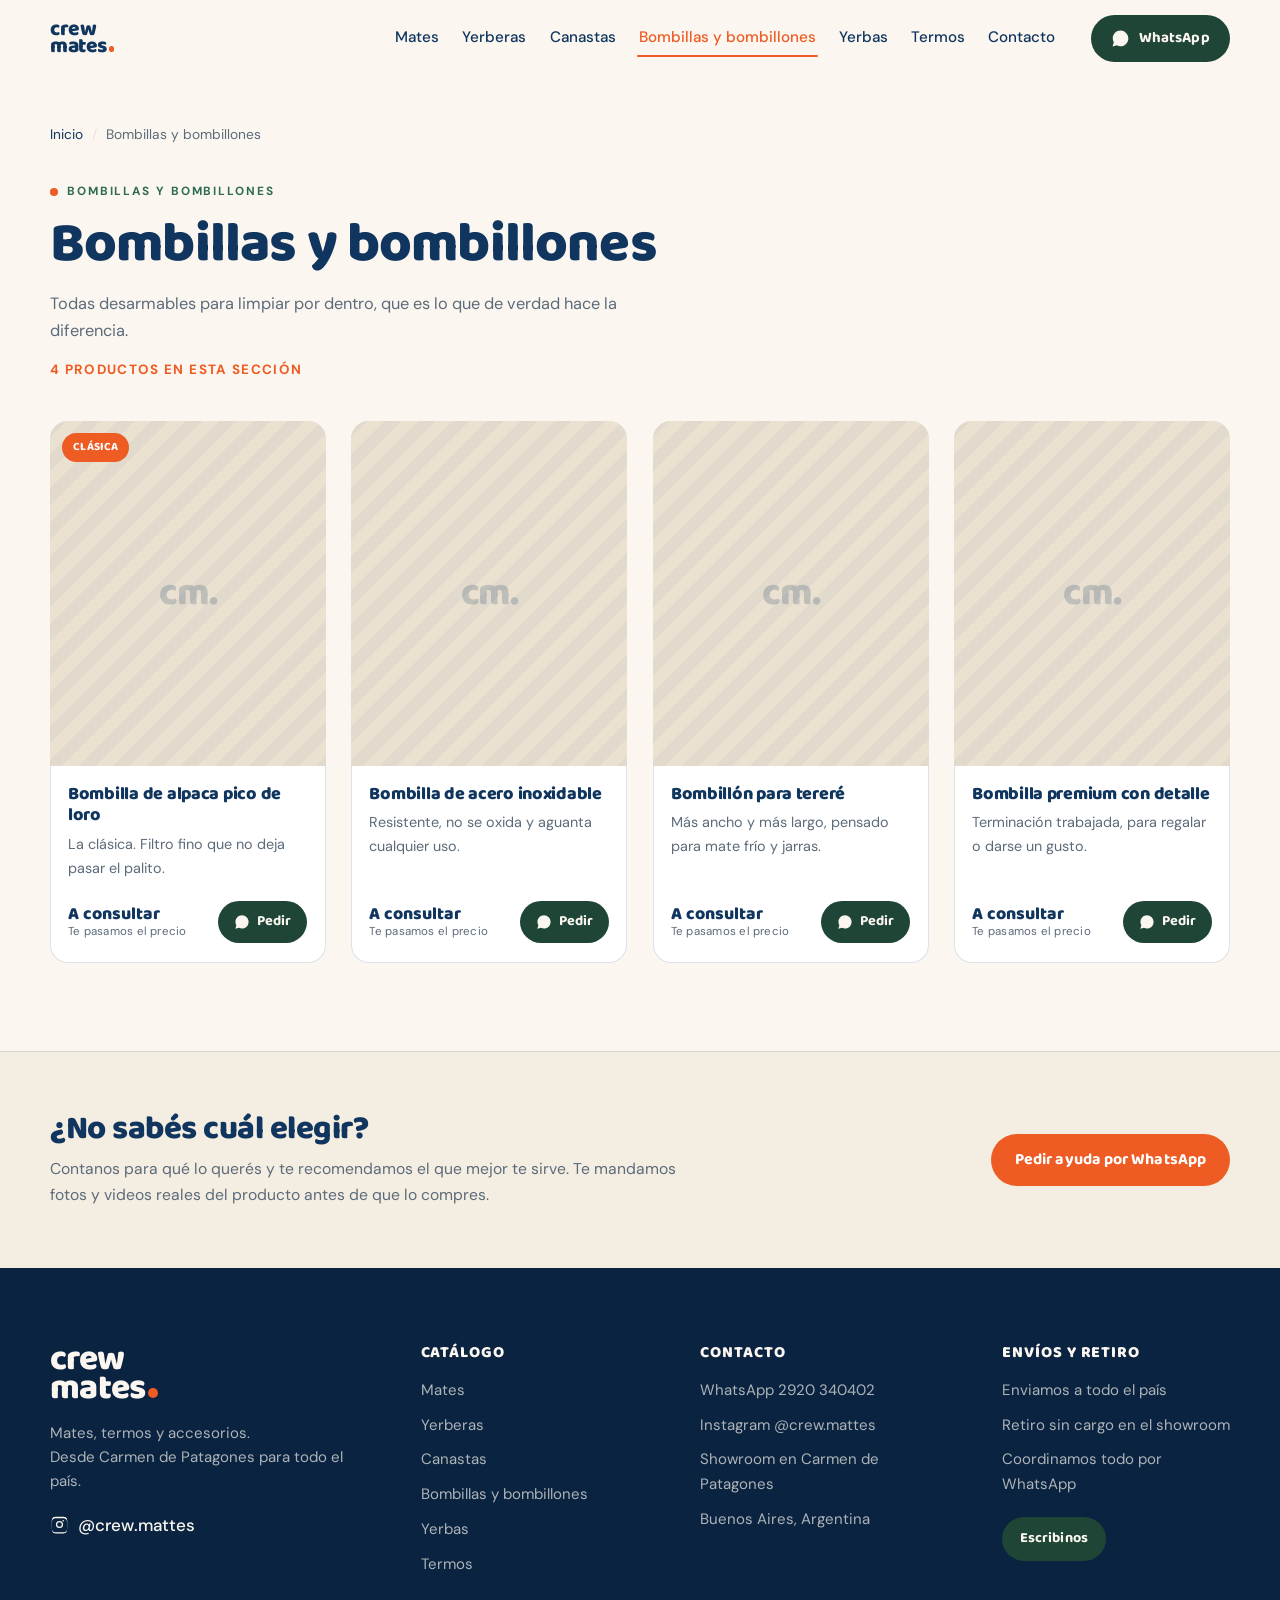
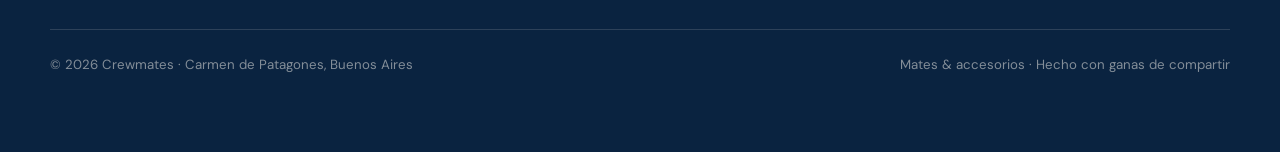
==== bombillas.html @ 1aeb8dff "Separar el catálogo en una página por sección y corregir datos del negocio Con casi 60 productos, te" ====
<!doctype html>
<html lang="es-AR">
<head>
<meta charset="utf-8">
<meta name="viewport" content="width=device-width, initial-scale=1">
<title>Bombillas y bombillones | Crewmates</title>
<meta name="description" content="Todas desarmables para limpiar por dentro, que es lo que de verdad hace la diferencia. Envíos a todo el país y showroom en Carmen de Patagones, Buenos Aires.">
<meta name="theme-color" content="#10365F">

<meta property="og:type" content="website">
<meta property="og:title" content="Bombillas y bombillones | Crewmates">
<meta property="og:description" content="Todas desarmables para limpiar por dentro, que es lo que de verdad hace la diferencia. Envíos a todo el país y showroom en Carmen de Patagones, Buenos Aires.">
<meta property="og:locale" content="es_AR">
<meta property="og:image" content="assets/img/og.jpg">

<link rel="icon" href="data:image/svg+xml,<svg xmlns='http://www.w3.org/2000/svg' viewBox='0 0 64 64'><rect width='64' height='64' rx='14' fill='%2310365F'/><text x='50%25' y='58%25' font-family='Verdana,sans-serif' font-size='30' font-weight='700' fill='%23FBF7F0' text-anchor='middle'>cm</text><circle cx='50' cy='42' r='6' fill='%23EE5B23'/></svg>">

<link rel="preconnect" href="https://fonts.googleapis.com">
<link rel="preconnect" href="https://fonts.gstatic.com" crossorigin>
<link href="https://fonts.googleapis.com/css2?family=Baloo+2:wght@500;600;700;800&family=DM+Sans:opsz,wght@9..40,400;9..40,500;9..40,700&display=swap" rel="stylesheet">

<link rel="stylesheet" href="assets/css/styles.css">
</head>
<body data-pagina="bombillas">

<a class="skip-link" href="#productos">Ir a los productos</a>

<div data-header></div>

<main id="productos" data-catalogo></main>

<div data-footer></div>

<script src="assets/js/products.js"></script>
<script src="assets/js/site.js"></script>
</body>
</html>
---- assets/css/styles.css ----
/* =========================================================
   Crewmates — hoja de estilos principal
   Paleta: blanco crema · azul marino · naranja · verde oscuro
   ========================================================= */

:root{
  /* Colores de marca */
  --cream:        #FBF7F0;
  --cream-2:      #F4EDE1;
  --cream-3:      #EBE1D1;
  --navy:         #10365F;
  --navy-deep:    #0A2340;
  --navy-soft:    #2B5581;
  --orange:       #EE5B23;
  --orange-soft:  #F58A57;
  --green:        #1E4536;
  --green-soft:   #2F6B53;
  --ink:          #14202C;
  --muted:        #5C6B7A;
  --line:         rgba(16, 54, 95, .14);

  /* Tipografía */
  --font-display: "Baloo 2", "Trebuchet MS", system-ui, sans-serif;
  --font-body:    "DM Sans", system-ui, -apple-system, "Segoe UI", sans-serif;

  /* Layout */
  --wrap: 1180px;
  --gutter: clamp(20px, 4vw, 48px);
  --radius: 18px;
  --radius-lg: 28px;
  --header-h: 76px;

  --shadow-sm: 0 2px 6px rgba(10, 35, 64, .06);
  --shadow-md: 0 14px 34px -18px rgba(10, 35, 64, .38);
  --shadow-lg: 0 34px 70px -34px rgba(10, 35, 64, .5);
}

*,*::before,*::after{ box-sizing:border-box; }

html{ scroll-behavior:smooth; -webkit-text-size-adjust:100%; }
@media (prefers-reduced-motion: reduce){ html{ scroll-behavior:auto; } }

body{
  margin:0;
  background:var(--cream);
  color:var(--ink);
  font-family:var(--font-body);
  font-size:clamp(15.5px, .4vw + 15px, 17px);
  line-height:1.65;
  -webkit-font-smoothing:antialiased;
}

img{ max-width:100%; display:block; }
a{ color:inherit; text-decoration:none; }
ul,ol{ margin:0; padding:0; list-style:none; }
button{ font:inherit; color:inherit; background:none; border:0; cursor:pointer; }

h1,h2,h3,h4{
  font-family:var(--font-display);
  font-weight:800;
  line-height:1.06;
  letter-spacing:-.015em;
  margin:0;
  color:var(--navy);
}

::selection{ background:var(--orange); color:#fff; }

:focus-visible{
  outline:3px solid var(--orange);
  outline-offset:3px;
  border-radius:6px;
}

.wrap{
  width:min(100% - (var(--gutter) * 2), var(--wrap));
  margin-inline:auto;
}

.skip-link{
  position:absolute; left:-9999px; top:0; z-index:200;
  background:var(--navy); color:var(--cream);
  padding:12px 18px; border-radius:0 0 12px 0;
}
.skip-link:focus{ left:0; }

/* ============================ TIPOGRAFÍA DE SECCIÓN ============================ */

.eyebrow{
  display:inline-flex; align-items:center; gap:9px;
  margin:0 0 14px;
  font-size:.74rem; font-weight:700;
  letter-spacing:.16em; text-transform:uppercase;
  color:var(--green-soft);
}
.eyebrow__dot{
  width:8px; height:8px; border-radius:50%;
  background:var(--orange);
  flex:none;
}
.eyebrow--light{ color:rgba(251,247,240,.72); }

.sec-title{
  font-size:clamp(2rem, 4.2vw, 3.1rem);
  text-wrap:balance;
}
.sec-title--light{ color:var(--cream); }

.sec-lead{
  max-width:56ch;
  margin:16px 0 0;
  color:var(--muted);
  font-size:1.02rem;
}

.sec-head{ margin-bottom:clamp(28px, 4vw, 44px); }
.sec-head--center{ text-align:center; }
.sec-head--center .eyebrow{ justify-content:center; }
.sec-head--center .sec-lead{ margin-inline:auto; }

/* ============================ BOTONES ============================ */

.btn{
  --btn-bg: var(--navy);
  --btn-fg: var(--cream);
  display:inline-flex; align-items:center; justify-content:center; gap:9px;
  padding:13px 24px;
  border-radius:999px;
  background:var(--btn-bg); color:var(--btn-fg);
  font-family:var(--font-display);
  font-weight:700; font-size:1rem; letter-spacing:.005em;
  cursor:pointer;
  transition:transform .18s ease, box-shadow .18s ease, background-color .18s ease, color .18s ease;
  will-change:transform;
}
.btn:hover{ transform:translateY(-2px); box-shadow:var(--shadow-md); }
.btn:active{ transform:translateY(0); }

.btn--primary{ --btn-bg:var(--navy); --btn-fg:var(--cream); }
.btn--orange{ --btn-bg:var(--orange); --btn-fg:#fff; }
.btn--wa{ --btn-bg:var(--green); --btn-fg:var(--cream); }
.btn--ghost{
  --btn-bg:transparent; --btn-fg:var(--navy);
  box-shadow:inset 0 0 0 2px var(--line);
}
.btn--ghost:hover{ --btn-bg:rgba(16,54,95,.06); box-shadow:inset 0 0 0 2px var(--navy); }
.btn--link{
  --btn-bg:transparent; --btn-fg:var(--navy);
  padding-inline:4px;
  text-decoration:underline; text-underline-offset:5px;
  text-decoration-color:var(--orange); text-decoration-thickness:2px;
}
.btn--link:hover{ box-shadow:none; }

.btn--sm{ padding:10px 18px; font-size:.92rem; }

.ico{ width:19px; height:19px; fill:currentColor; flex:none; }

/* ============================ HEADER ============================ */

.header{
  position:sticky; top:0; z-index:60;
  background:rgba(251,247,240,.9);
  backdrop-filter:saturate(1.4) blur(12px);
  border-bottom:1px solid transparent;
  transition:border-color .25s ease, box-shadow .25s ease, background-color .25s ease;
}
.header.is-stuck{
  border-bottom-color:var(--line);
  box-shadow:0 8px 24px -22px rgba(10,35,64,.6);
}

.header__inner{
  height:var(--header-h);
  display:flex; align-items:center; gap:clamp(16px, 3vw, 34px);
}

/* Marca — usa el logo si existe, si no muestra el wordmark en CSS */
.brand{ display:flex; align-items:center; flex:none; }
.brand__logo{ height:42px; width:auto; object-fit:contain; }
.brand__mark{ display:none; }
.brand.is-fallback .brand__logo{ display:none; }
.brand.is-fallback .brand__mark{ display:block; }

.brand__mark{
  font-family:var(--font-display);
  font-weight:800;
  line-height:.82;
  font-size:1.32rem;
  letter-spacing:-.02em;
  color:var(--navy);
  text-transform:lowercase;
}
.brand__line{ display:block; position:relative; }
.brand__dot{
  display:inline-block;
  width:.28em; height:.28em;
  margin-left:.08em;
  border-radius:50%;
  background:var(--orange);
  vertical-align:baseline;
}
/* En el footer el wordmark se muestra siempre */
.footer__brand .brand__mark{ display:block; }
.brand__mark--light{ color:var(--cream); font-size:2.2rem; }

.nav{ margin-left:auto; }
.nav__list{ display:flex; align-items:center; gap:clamp(10px, 1.5vw, 22px); }
.nav__item{ position:relative; }
.nav__list a{
  position:relative;
  display:block;
  font-size:.95rem; font-weight:500;
  color:var(--navy);
  padding:6px 2px;
  transition:color .18s ease;
}
.nav__list > .nav__item > a::after{
  content:""; position:absolute; left:0; right:0; bottom:0;
  height:2px; border-radius:2px;
  background:var(--orange);
  transform:scaleX(0); transform-origin:left;
  transition:transform .22s ease;
}
.nav__list > .nav__item > a:hover::after,
.nav__list > .nav__item > a.is-current::after{ transform:scaleX(1); }
.nav__list > .nav__item > a.is-current{ color:var(--orange); }

/* Desplegable de subsecciones */
.drop{
  position:absolute; top:100%; left:-14px;
  min-width:230px;
  padding:8px;
  margin-top:10px;
  border-radius:16px;
  background:var(--cream);
  box-shadow:inset 0 0 0 1px var(--line), var(--shadow-lg);
  opacity:0; visibility:hidden;
  transform:translateY(-6px);
  transition:opacity .18s ease, transform .18s ease, visibility .18s;
}
.nav__item--sub::after{
  content:""; position:absolute; left:0; right:0; top:100%;
  height:14px; /* puente para que no se cierre al bajar el mouse */
}
.nav__item--sub:hover .drop,
.nav__item--sub:focus-within .drop{
  opacity:1; visibility:visible; transform:none;
}
.drop a{
  padding:9px 14px;
  border-radius:10px;
  font-size:.92rem;
  transition:background-color .16s ease, color .16s ease;
}
.drop a::after{ display:none; }
.drop a:hover{ background:var(--navy); color:var(--cream); }
.drop a.is-current{ color:var(--orange); font-weight:700; }
.drop li:first-child a{
  color:var(--muted);
  font-size:.84rem;
}
.drop li:first-child{
  padding-bottom:6px;
  margin-bottom:4px;
  border-bottom:1px solid var(--line);
}

.header__cta{ flex:none; padding:11px 20px; font-size:.94rem; }

.burger{
  display:none;
  width:44px; height:44px;
  border-radius:12px;
  padding:11px 10px;
  flex-direction:column; justify-content:space-between;
  box-shadow:inset 0 0 0 1.5px var(--line);
}
.burger span{
  display:block; height:2px; border-radius:2px;
  background:var(--navy);
  transition:transform .25s ease, opacity .2s ease;
}
.burger[aria-expanded="true"] span:nth-child(1){ transform:translateY(9px) rotate(45deg); }
.burger[aria-expanded="true"] span:nth-child(2){ opacity:0; }
.burger[aria-expanded="true"] span:nth-child(3){ transform:translateY(-9px) rotate(-45deg); }

/* ============================ HERO ============================ */

.hero{
  position:relative;
  padding:clamp(48px, 7vw, 92px) 0 clamp(56px, 8vw, 104px);
  overflow:hidden;
}
.hero::before{
  content:"";
  position:absolute; inset:0;
  background:
    radial-gradient(900px 520px at 88% -8%, rgba(30,69,54,.10), transparent 62%),
    radial-gradient(720px 460px at 4% 108%, rgba(238,91,35,.10), transparent 60%);
  pointer-events:none;
}

.hero__inner{
  position:relative;
  display:grid;
  grid-template-columns:1.05fr .95fr;
  gap:clamp(32px, 5vw, 72px);
  align-items:center;
}

.hero__title{
  font-size:clamp(2.5rem, 5.4vw, 3.9rem);
  letter-spacing:-.03em;
  text-wrap:balance;
}
.hero__title em{
  font-style:normal;
  color:var(--orange);
  position:relative;
  white-space:nowrap;
}
.hero__title em::after{
  content:"";
  position:absolute; left:2%; right:2%; bottom:.02em;
  height:.11em;
  background:rgba(238,91,35,.24);
  border-radius:99px;
  z-index:-1;
}

.hero__text{
  max-width:50ch;
  margin:22px 0 0;
  color:var(--muted);
  font-size:1.06rem;
}

.hero__actions{
  display:flex; flex-wrap:wrap; gap:12px;
  margin-top:30px;
}

.hero__facts{
  display:flex; flex-wrap:wrap; gap:10px 26px;
  margin-top:36px;
  padding-top:26px;
  border-top:1px solid var(--line);
  font-size:.94rem;
  color:var(--muted);
}
.hero__facts strong{ color:var(--navy); font-weight:700; }

/* Collage del hero */
.hero__visual{
  position:relative;
  aspect-ratio:1 / 1;
  max-width:520px;
  width:100%;
  margin-inline:auto;
}
.frame{
  margin:0;
  border-radius:var(--radius-lg);
  overflow:hidden;
  background:var(--cream-2);
  box-shadow:var(--shadow-lg);
}
.frame img{ width:100%; height:100%; object-fit:cover; }
.frame--main{
  position:absolute; inset:0 8% 14% 0;
  border:8px solid var(--cream);
}
.frame--small{
  position:absolute; right:0; bottom:0;
  width:46%; aspect-ratio:4/5;
  border:8px solid var(--cream);
  background:var(--navy);
}

/* Marco vacío: patrón de marca mientras no haya foto */
.frame.is-empty{
  background:
    linear-gradient(135deg, var(--navy) 0%, var(--navy-deep) 100%);
  display:grid; place-items:center;
}
.frame.is-empty img{ display:none; }
.frame.is-empty::after{
  content:"cm.";
  font-family:var(--font-display);
  font-weight:800;
  font-size:clamp(2.4rem, 7vw, 4.4rem);
  color:rgba(251,247,240,.16);
  letter-spacing:-.03em;
}
.frame--small.is-empty::after{ font-size:2rem; }

.hero__stamp{
  position:absolute; left:-5%; bottom:15%;
  width:116px; height:116px;
  padding:10px;
  border-radius:50%;
  display:grid; place-items:center;
  background:var(--orange);
  color:#fff;
  font-family:var(--font-display);
  font-weight:700;
  font-size:.8rem;
  line-height:1.25;
  text-align:center;
  text-transform:lowercase;
  box-shadow:var(--shadow-md);
  transform:rotate(-9deg);
}

/* ============================ TIRA DE BENEFICIOS ============================ */

.strip{
  background:var(--navy);
  color:rgba(251,247,240,.86);
}
.strip__inner{
  display:grid;
  grid-template-columns:repeat(4, 1fr);
  gap:1px;
  background:rgba(251,247,240,.14);
  border-inline:1px solid rgba(251,247,240,.14);
}
.strip__item{
  background:var(--navy);
  padding:22px clamp(14px, 2vw, 26px);
  font-size:.9rem;
  line-height:1.45;
  display:flex; gap:12px; align-items:flex-start;
}
.strip__num{
  font-family:var(--font-display);
  font-weight:800;
  font-size:.82rem;
  color:var(--orange-soft);
  flex:none;
  padding-top:1px;
}

/* ============================ MENÚ DE CATEGORÍAS ============================ */

.menu{ padding:clamp(64px, 8vw, 108px) 0 clamp(40px, 5vw, 64px); }

.menu__grid{
  display:grid;
  grid-template-columns:repeat(3, 1fr);
  gap:14px;
}

.cat{
  position:relative;
  display:flex; align-items:flex-start; gap:16px;
  padding:24px 24px;
  border-radius:var(--radius);
  background:#fff;
  box-shadow:inset 0 0 0 1px var(--line), var(--shadow-sm);
  overflow:hidden;
  transition:transform .2s ease, box-shadow .2s ease, background-color .2s ease;
}
.cat::before{
  content:"";
  position:absolute; left:0; top:0; bottom:0;
  width:4px;
  background:var(--orange);
  transform:scaleY(0); transform-origin:bottom;
  transition:transform .24s ease;
}
.cat:hover{
  transform:translateY(-3px);
  box-shadow:inset 0 0 0 1px transparent, var(--shadow-md);
  background:var(--navy);
}
.cat:hover::before{ transform:scaleY(1); }
.cat:hover .cat__name,
.cat:hover .cat__arrow{ color:var(--cream); }
.cat:hover .cat__desc{ color:rgba(251,247,240,.7); }
.cat:hover .cat__idx{ color:var(--orange-soft); }

.cat__idx{
  font-family:var(--font-display);
  font-weight:800; font-size:.86rem;
  color:var(--orange);
  flex:none;
  padding-top:5px;
  transition:color .2s ease;
}
.cat__body{ display:block; flex:1 1 auto; min-width:0; }
.cat__name{
  display:block;
  font-family:var(--font-display);
  font-weight:700; font-size:1.22rem;
  color:var(--navy);
  line-height:1.2;
  transition:color .2s ease;
}
.cat__desc{
  display:block;
  margin-top:3px;
  font-size:.87rem;
  color:var(--muted);
  transition:color .2s ease;
}
.cat__meta{
  display:block;
  margin-top:10px;
  font-size:.76rem; font-weight:700;
  letter-spacing:.08em; text-transform:uppercase;
  color:var(--muted);
  transition:color .2s ease;
}
.cat:hover .cat__meta{ color:rgba(251,247,240,.6); }

.cat__arrow{
  font-size:1.15rem;
  color:var(--navy);
  flex:none;
  align-self:center;
  transition:color .2s ease, transform .2s ease;
}
.cat:hover .cat__arrow{ transform:translateX(4px); }

/* ============================ SECCIONES DE PRODUCTO ============================ */

.sec{
  padding:clamp(58px, 7vw, 96px) 0;
  scroll-margin-top:calc(var(--header-h) + 8px);
}
.sec--alt{ background:var(--cream-2); }

.sec-head--row{
  display:flex; flex-wrap:wrap; align-items:flex-end; justify-content:space-between;
  gap:20px;
  margin-bottom:26px;
}

/* ============================ PÁGINA DE SECCIÓN ============================ */

.pagina{
  padding:clamp(30px, 4vw, 46px) 0 clamp(58px, 7vw, 88px);
}

/* Migas de pan */
.migas{
  display:flex; flex-wrap:wrap; align-items:center; gap:9px;
  margin-bottom:clamp(20px, 3vw, 30px);
  font-size:.86rem;
  color:var(--muted);
}
.migas a{
  color:var(--navy);
  text-decoration:underline;
  text-underline-offset:4px;
  text-decoration-color:transparent;
  transition:text-decoration-color .18s ease, color .18s ease;
}
.migas a:hover{ color:var(--orange); text-decoration-color:var(--orange); }
.migas span[aria-hidden]{ color:var(--cream-3); }
.migas [aria-current]{ color:var(--muted); }

.pagina__head{ margin-bottom:clamp(26px, 3.5vw, 40px); }
.pagina__head .sec-title{ font-size:clamp(2.3rem, 5vw, 3.5rem); }
.pagina__conteo{
  margin:14px 0 0;
  font-size:.84rem; font-weight:700;
  letter-spacing:.1em; text-transform:uppercase;
  color:var(--orange);
}

.pagina__sub{
  margin:clamp(38px, 5vw, 58px) 0 22px;
  padding-top:26px;
  border-top:1px solid var(--line);
  font-size:clamp(1.3rem, 2.4vw, 1.7rem);
}

/* Tarjetas hacia cada subsección */
.subs{
  display:grid;
  grid-template-columns:repeat(auto-fit, minmax(230px, 1fr));
  gap:14px;
  margin-bottom:8px;
}
.subcard{
  position:relative;
  display:flex; flex-direction:column; gap:5px;
  padding:26px 24px 22px;
  border-radius:var(--radius);
  background:var(--navy);
  color:var(--cream);
  overflow:hidden;
  transition:transform .2s ease, box-shadow .2s ease, background-color .2s ease;
}
.subcard::after{
  content:"";
  position:absolute; right:-40px; top:-40px;
  width:120px; height:120px;
  border-radius:50%;
  background:rgba(238,91,35,.16);
  transition:transform .3s ease;
}
.subcard:hover{ transform:translateY(-3px); box-shadow:var(--shadow-md); background:var(--navy-deep); }
.subcard:hover::after{ transform:scale(1.35); }
.subcard__name{
  position:relative; z-index:1;
  font-family:var(--font-display);
  font-weight:700; font-size:1.32rem;
  line-height:1.15;
}
.subcard__desc{
  position:relative; z-index:1;
  font-size:.9rem;
  color:rgba(251,247,240,.72);
}
.subcard__meta{
  position:relative; z-index:1;
  display:flex; align-items:center; justify-content:space-between; gap:10px;
  margin-top:14px;
  font-size:.78rem; font-weight:700;
  letter-spacing:.1em; text-transform:uppercase;
  color:var(--orange-soft);
}
.subcard__meta i{ font-style:normal; font-size:1.1rem; transition:transform .2s ease; }
.subcard:hover .subcard__meta i{ transform:translateX(4px); }

/* Saltar entre subsecciones hermanas */
.subnav{
  display:flex; flex-wrap:wrap; gap:9px;
  margin-bottom:clamp(24px, 3vw, 34px);
}
.subnav a{
  padding:9px 18px;
  border-radius:999px;
  font-family:var(--font-display);
  font-weight:600; font-size:.95rem;
  color:var(--navy);
  box-shadow:inset 0 0 0 1.5px var(--line);
  transition:background-color .18s ease, color .18s ease, box-shadow .18s ease;
}
.subnav a:hover{ background:rgba(16,54,95,.06); }
.subnav a.is-current{
  background:var(--navy);
  color:var(--cream);
  box-shadow:inset 0 0 0 1.5px var(--navy);
}

/* Franja de ayuda al final de cada sección */
.ayuda{
  background:var(--cream-2);
  padding:clamp(40px, 5vw, 60px) 0;
  border-top:1px solid var(--line);
}
.ayuda__inner{
  display:flex; flex-wrap:wrap; align-items:center; justify-content:space-between;
  gap:22px;
}
.ayuda h2{ font-size:clamp(1.5rem, 3vw, 2.05rem); }
.ayuda p{
  max-width:58ch;
  margin:10px 0 0;
  color:var(--muted);
  font-size:.98rem;
}

/* Grilla de productos */
.grid{
  display:grid;
  grid-template-columns:repeat(auto-fill, minmax(240px, 1fr));
  gap:clamp(16px, 2vw, 26px);
}

.card{
  position:relative;
  display:flex; flex-direction:column;
  background:#fff;
  border-radius:var(--radius);
  overflow:hidden;
  box-shadow:inset 0 0 0 1px var(--line);
  transition:transform .22s ease, box-shadow .22s ease;
}
.card:hover{
  transform:translateY(-4px);
  box-shadow:inset 0 0 0 1px transparent, var(--shadow-md);
}

.card__media{
  position:relative;
  aspect-ratio:4 / 5;
  background:var(--cream-3);
  overflow:hidden;
  cursor:zoom-in;
}
.card__media img{
  width:100%; height:100%;
  object-fit:cover;
  transition:transform .5s cubic-bezier(.2,.7,.3,1);
}
.card:hover .card__media img{ transform:scale(1.045); }

/* Placeholder cuando todavía no hay foto cargada */
.card__media.is-empty{
  background:
    repeating-linear-gradient(135deg, rgba(16,54,95,.045) 0 12px, transparent 12px 24px),
    var(--cream-3);
  display:grid; place-items:center;
  cursor:pointer;
}
.card__media.is-empty img{ display:none; }
.card__media.is-empty::after{
  content:"cm.";
  font-family:var(--font-display);
  font-weight:800; font-size:2.4rem;
  color:rgba(16,54,95,.2);
  letter-spacing:-.03em;
}

.card__tag{
  position:absolute; top:12px; left:12px;
  padding:5px 11px;
  border-radius:999px;
  background:var(--orange);
  color:#fff;
  font-family:var(--font-display);
  font-weight:700; font-size:.72rem;
  letter-spacing:.03em;
  text-transform:uppercase;
  z-index:2;
}
.card__tag--green{ background:var(--green); }
.card__tag--navy{ background:var(--navy); }

.card__body{
  display:flex; flex-direction:column;
  gap:6px;
  padding:18px 18px 20px;
  flex:1 1 auto;
}
.card__sub{
  font-size:.72rem; font-weight:700;
  letter-spacing:.13em; text-transform:uppercase;
  color:var(--green-soft);
}
.card__name{
  font-size:1.12rem;
  line-height:1.22;
}
.card__desc{
  margin:0;
  font-size:.9rem;
  color:var(--muted);
  display:-webkit-box;
  -webkit-line-clamp:2;
  -webkit-box-orient:vertical;
  line-clamp:2;
  overflow:hidden;
}
.card__foot{
  display:flex; align-items:center; justify-content:space-between;
  gap:10px;
  margin-top:auto;
  padding-top:14px;
}
.card__price{
  font-family:var(--font-display);
  font-weight:800; font-size:1.1rem;
  color:var(--navy);
}
.card__price{ line-height:1.2; }
.card__price small{
  display:block;
  font-family:var(--font-body);
  font-weight:400; font-size:.72rem;
  color:var(--muted);
  letter-spacing:.02em;
  white-space:nowrap;
}

.card__wa{
  --btn-bg:var(--green); --btn-fg:var(--cream);
  padding:9px 16px; font-size:.9rem; gap:7px;
  flex:none;
}
.card__wa .ico{ width:16px; height:16px; }

/* Estado vacío de una sección */
.empty{
  grid-column:1 / -1;
  padding:44px 26px;
  border-radius:var(--radius);
  border:2px dashed var(--line);
  text-align:center;
  color:var(--muted);
}
.empty strong{
  display:block;
  font-family:var(--font-display);
  font-size:1.15rem;
  color:var(--navy);
  margin-bottom:6px;
}

/* ============================ CÓMO COMPRAR ============================ */

.steps{
  background:var(--green);
  color:rgba(251,247,240,.82);
  padding:clamp(62px, 8vw, 104px) 0;
  scroll-margin-top:var(--header-h);
}
.steps__list{
  display:grid;
  grid-template-columns:repeat(3, 1fr);
  gap:clamp(18px, 3vw, 34px);
}
.step{
  padding:28px 26px;
  border-radius:var(--radius);
  background:rgba(251,247,240,.06);
  box-shadow:inset 0 0 0 1px rgba(251,247,240,.14);
}
.step__n{
  display:grid; place-items:center;
  width:38px; height:38px;
  border-radius:50%;
  background:var(--orange);
  color:#fff;
  font-family:var(--font-display);
  font-weight:800;
  margin-bottom:16px;
}
.step h3{ color:var(--cream); font-size:1.24rem; margin-bottom:8px; }
.step p{ margin:0; font-size:.94rem; }

.steps__cta{ margin-top:clamp(28px, 4vw, 44px); text-align:center; }

/* ============================ NOSOTROS ============================ */

.about{
  padding:clamp(62px, 8vw, 104px) 0;
  scroll-margin-top:var(--header-h);
}
.about__inner{
  display:grid;
  grid-template-columns:.9fr 1.1fr;
  gap:clamp(28px, 5vw, 64px);
  align-items:center;
}
.about__media{
  margin:0;
  aspect-ratio:4 / 5;
  border-radius:var(--radius-lg);
  overflow:hidden;
  background:var(--navy);
  box-shadow:var(--shadow-lg);
}
.about__media img{ width:100%; height:100%; object-fit:cover; }
.about__media.is-empty{ display:grid; place-items:center; }
.about__media.is-empty img{ display:none; }
.about__media.is-empty::after{
  content:"cm.";
  font-family:var(--font-display);
  font-weight:800; font-size:4rem;
  color:rgba(251,247,240,.16);
}
.about__copy p{ color:var(--muted); }
.about__copy .sec-title{ margin-bottom:16px; }
.about__actions{
  display:flex; flex-wrap:wrap; align-items:center; gap:14px;
  margin-top:26px;
}

/* ============================ FOOTER ============================ */

.footer{
  background:var(--navy-deep);
  color:rgba(251,247,240,.68);
  padding:clamp(52px, 6vw, 78px) 0 76px; /* espacio extra: el botón flotante va abajo */
  scroll-margin-top:var(--header-h);
}
.footer__inner{
  display:grid;
  grid-template-columns:1.4fr 1fr 1.1fr 1fr;
  gap:clamp(26px, 4vw, 52px);
  padding-bottom:42px;
  border-bottom:1px solid rgba(251,247,240,.14);
}
.footer__tag{ margin:18px 0 0; font-size:.94rem; line-height:1.6; }
.footer__social{ margin-top:18px; }
.footer__social a{
  display:inline-flex; align-items:center; gap:9px;
  color:var(--cream);
  font-weight:500;
  transition:color .18s ease;
}
.footer__social a:hover{ color:var(--orange-soft); }

.footer__col h2{
  color:var(--cream);
  font-size:1rem;
  letter-spacing:.06em;
  text-transform:uppercase;
  margin-bottom:16px;
}
.footer__col li{ margin-bottom:10px; font-size:.94rem; }
.footer__col a{
  cursor:pointer;
  transition:color .18s ease, padding-left .18s ease;
}
.footer__col a:hover{ color:var(--orange-soft); }
.footer__wa{ margin-top:10px; padding:10px 18px; font-size:.9rem; }

.footer__bottom{
  display:flex; flex-wrap:wrap; justify-content:space-between; gap:8px;
  padding-top:24px;
  font-size:.83rem;
  color:rgba(251,247,240,.5);
}
.footer__bottom p{ margin:0; }

/* ============================ BOTÓN FLOTANTE ============================ */

.fab{
  position:fixed; right:20px; bottom:20px; z-index:70;
  display:inline-flex; align-items:center; gap:10px;
  padding:14px 20px 14px 16px;
  border-radius:999px;
  background:var(--green);
  color:var(--cream);
  font-family:var(--font-display);
  font-weight:700;
  box-shadow:var(--shadow-lg);
  cursor:pointer;
  opacity:0; transform:translateY(14px); pointer-events:none;
  transition:opacity .3s ease, transform .3s ease, background-color .2s ease;
}
.fab.is-visible{ opacity:1; transform:none; pointer-events:auto; }
.fab:hover{ background:var(--green-soft); }
.fab svg{ width:24px; height:24px; fill:currentColor; }

/* ============================ MODAL / FICHA ============================ */

.modal{
  position:fixed; inset:0; z-index:120;
  display:grid; place-items:center;
  padding:20px;
}
.modal[hidden]{ display:none; }
.modal__backdrop{
  position:absolute; inset:0;
  background:rgba(10,35,64,.62);
  backdrop-filter:blur(3px);
  animation:fade .25s ease;
}
.modal__box{
  position:relative;
  display:grid;
  grid-template-columns:1fr 1fr;
  width:min(100%, 880px);
  max-height:min(88vh, 720px);
  background:var(--cream);
  border-radius:var(--radius-lg);
  overflow:hidden;
  box-shadow:var(--shadow-lg);
  animation:pop .28s cubic-bezier(.2,.8,.3,1);
}
@keyframes fade{ from{ opacity:0 } }
@keyframes pop{ from{ opacity:0; transform:translateY(16px) scale(.98) } }

.modal__close{
  position:absolute; top:12px; right:14px; z-index:3;
  width:38px; height:38px;
  border-radius:50%;
  display:grid; place-items:center;
  background:var(--cream);
  color:var(--navy);
  font-size:1.6rem; line-height:1;
  box-shadow:var(--shadow-sm);
}
.modal__close:hover{ background:var(--orange); color:#fff; }

.modal__media{ background:var(--cream-3); }
.modal__media img{ width:100%; height:100%; object-fit:cover; }
.modal__media.is-empty{
  display:grid; place-items:center;
  background:
    repeating-linear-gradient(135deg, rgba(16,54,95,.05) 0 12px, transparent 12px 24px),
    var(--cream-3);
}
.modal__media.is-empty img{ display:none; }
.modal__media.is-empty::after{
  content:"cm.";
  font-family:var(--font-display);
  font-weight:800; font-size:3rem;
  color:rgba(16,54,95,.2);
}

.modal__body{
  padding:clamp(24px, 3vw, 38px);
  overflow-y:auto;
}
.modal__cat{
  margin:0 0 8px;
  font-size:.72rem; font-weight:700;
  letter-spacing:.14em; text-transform:uppercase;
  color:var(--green-soft);
}
.modal__title{ font-size:clamp(1.5rem, 3vw, 2rem); }
.modal__price{
  margin:12px 0 0;
  font-family:var(--font-display);
  font-weight:800; font-size:1.35rem;
  color:var(--orange);
}
.modal__desc{ color:var(--muted); font-size:.97rem; }
.modal__specs{ margin:18px 0 22px; }
.modal__specs li{
  position:relative;
  padding-left:20px;
  margin-bottom:8px;
  font-size:.93rem;
  color:var(--muted);
}
.modal__specs li::before{
  content:""; position:absolute; left:0; top:.6em;
  width:7px; height:7px; border-radius:50%;
  background:var(--orange);
}
.modal__cta{ width:100%; }
.modal__note{
  margin:14px 0 0;
  font-size:.82rem;
  color:var(--muted);
  text-align:center;
}

/* ============================ ANIMACIÓN DE ENTRADA ============================ */

.reveal{
  opacity:0;
  transform:translateY(18px);
  transition:opacity .6s ease, transform .6s cubic-bezier(.2,.7,.3,1);
}
.reveal.is-in{ opacity:1; transform:none; }

@media (prefers-reduced-motion: reduce){
  .reveal{ opacity:1; transform:none; transition:none; }
  .btn:hover, .cat:hover, .card:hover{ transform:none; }
  .modal__box, .modal__backdrop{ animation:none; }
}

/* ============================ RESPONSIVE ============================ */

@media (max-width: 1080px){
  .menu__grid{ grid-template-columns:repeat(2, 1fr); }
  .strip__inner{ grid-template-columns:repeat(2, 1fr); }
  .footer__inner{ grid-template-columns:1fr 1fr; }
}

@media (max-width: 900px){
  .nav{
    position:fixed; inset:var(--header-h) 0 auto;
    background:var(--cream);
    border-bottom:1px solid var(--line);
    box-shadow:var(--shadow-md);
    padding:8px var(--gutter) 22px;
    display:none;
  }
  .nav.is-open{ display:block; }
  .nav__list{ flex-direction:column; align-items:stretch; gap:0; }
  .nav__list > .nav__item + .nav__item{ border-top:1px solid var(--line); }
  .nav__list > .nav__item > a{
    display:block;
    padding:15px 2px;
    font-family:var(--font-display);
    font-weight:600;
    font-size:1.06rem;
  }
  .nav__list a::after{ display:none; }

  /* En mobile las subsecciones se ven siempre, indentadas */
  .nav__item--sub::after{ display:none; }
  .drop{
    position:static;
    opacity:1; visibility:visible; transform:none;
    min-width:0;
    margin:0 0 12px;
    padding:0 0 0 16px;
    border-left:2px solid var(--cream-3);
    border-radius:0;
    background:none;
    box-shadow:none;
  }
  .drop li:first-child{ border-bottom:0; padding-bottom:0; margin-bottom:0; }
  .drop a{ padding:10px 8px; font-size:.98rem; }

  .burger{ display:flex; margin-left:auto; }
  .header__cta{ display:none; }

  /* En mobile primero el mensaje, después la foto */
  .hero__inner{ grid-template-columns:1fr; }
  .hero__visual{ max-width:420px; margin-top:8px; }
  .hero__stamp{
    width:92px; height:92px;
    padding:6px;
    font-size:.66rem; line-height:1.2;
    left:0; bottom:12%;
  }

  .about__inner{ grid-template-columns:1fr; }
  .about__media{ aspect-ratio:16/11; max-height:360px; }

  .steps__list{ grid-template-columns:1fr; }

  .modal__box{ grid-template-columns:1fr; max-height:92vh; }
  .modal__media{ aspect-ratio:16/10; }
}

@media (max-width: 620px){
  .ayuda__inner .btn{ width:100%; }
  .subs{ grid-template-columns:1fr; }
  .menu__grid{ grid-template-columns:1fr; }
  .strip__inner{ grid-template-columns:1fr; }
  .footer__inner{ grid-template-columns:1fr; }
  .grid{ grid-template-columns:repeat(auto-fill, minmax(160px, 1fr)); gap:14px; }
  .card__body{ padding:14px 14px 16px; }
  .card__name{ font-size:1rem; }
  .card__desc{ display:none; }
  .card__foot{ flex-direction:column; align-items:stretch; gap:8px; }
  .card__wa{ width:100%; }
  .fab__label{ display:none; }
  .fab{ padding:15px; }
  .hero__facts{ flex-direction:column; gap:8px; }
}
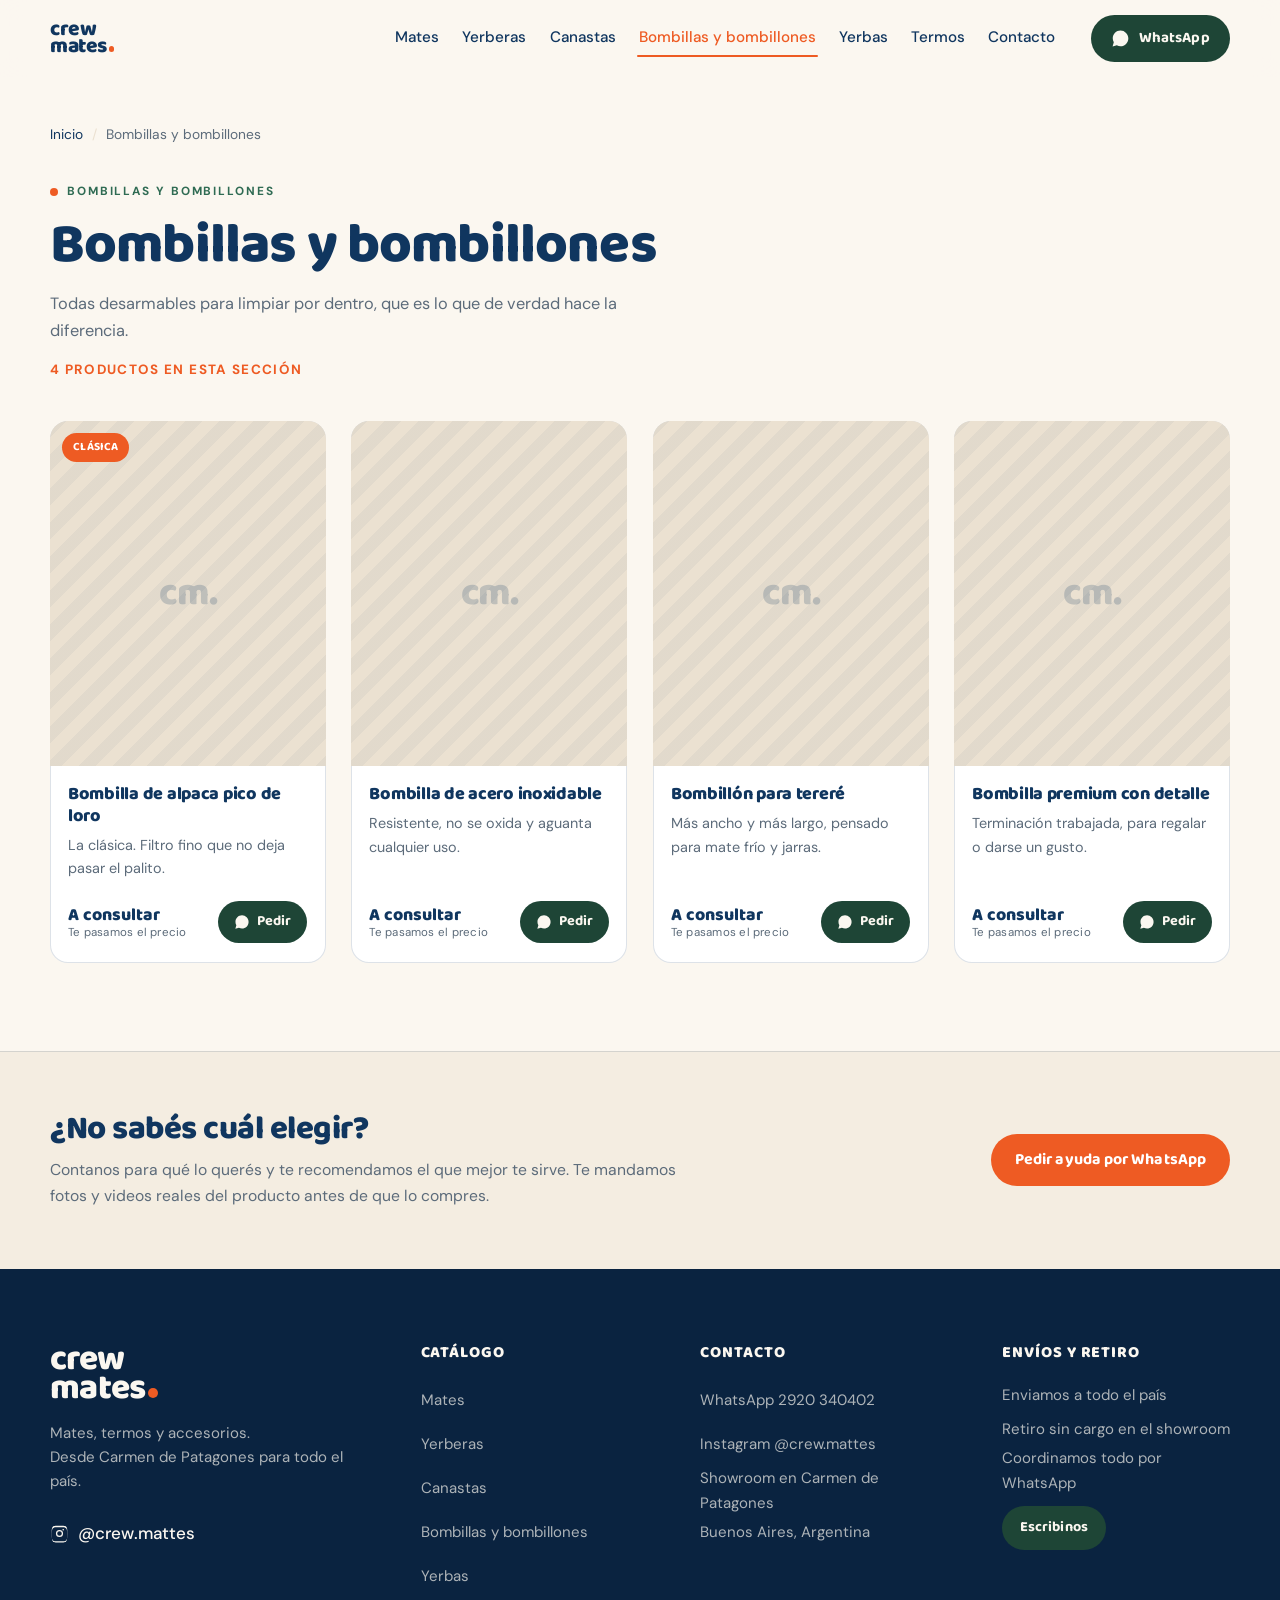
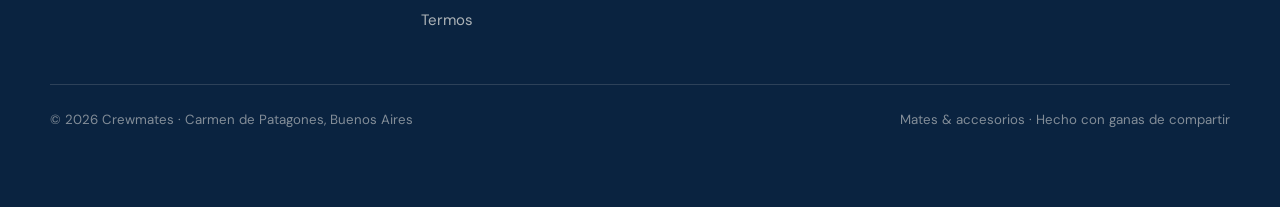
==== commit 123bd2f3: "Ajustar el sitio para celular, que es de donde llega el tráfico Más del 85% de las visitas entran de" ====
--- a/bombillas.html
+++ b/bombillas.html
@@ -13,13 +13,16 @@
 <meta property="og:locale" content="es_AR">
 <meta property="og:image" content="assets/img/og.jpg">
 
-<link rel="icon" href="data:image/svg+xml,<svg xmlns='http://www.w3.org/2000/svg' viewBox='0 0 64 64'><rect width='64' height='64' rx='14' fill='%2310365F'/><text x='50%25' y='58%25' font-family='Verdana,sans-serif' font-size='30' font-weight='700' fill='%23FBF7F0' text-anchor='middle'>cm</text><circle cx='50' cy='42' r='6' fill='%23EE5B23'/></svg>">
+<link rel="icon" href="assets/img/favicon.svg" type="image/svg+xml">
 
+<!-- Nuestra hoja de estilos va primero y con ?v= para forzar recarga cuando cambia -->
+<link rel="stylesheet" href="assets/css/styles.css?v=3">
+
+<!-- Las tipografías se cargan aparte: si tardan o fallan, el sitio igual se ve bien -->
 <link rel="preconnect" href="https://fonts.googleapis.com">
 <link rel="preconnect" href="https://fonts.gstatic.com" crossorigin>
-<link href="https://fonts.googleapis.com/css2?family=Baloo+2:wght@500;600;700;800&family=DM+Sans:opsz,wght@9..40,400;9..40,500;9..40,700&display=swap" rel="stylesheet">
-
-<link rel="stylesheet" href="assets/css/styles.css">
+<link rel="stylesheet" href="https://fonts.googleapis.com/css2?family=Baloo+2:wght@500;600;700;800&family=DM+Sans:opsz,wght@9..40,400;9..40,500;9..40,700&display=swap" media="print" onload="this.media='all'">
+<noscript><link rel="stylesheet" href="https://fonts.googleapis.com/css2?family=Baloo+2:wght@500;600;700;800&family=DM+Sans:opsz,wght@9..40,400;9..40,500;9..40,700&display=swap"></noscript>
 </head>
 <body data-pagina="bombillas">
 
--- a/assets/css/styles.css
+++ b/assets/css/styles.css
@@ -87,7 +87,7 @@
 /* ============================ TIPOGRAFÍA DE SECCIÓN ============================ */
 
 .eyebrow{
-  display:inline-flex; align-items:center; gap:9px;
+  display:inline-flex; align-items:flex-start; gap:9px;
   margin:0 0 14px;
   font-size:.74rem; font-weight:700;
   letter-spacing:.16em; text-transform:uppercase;
@@ -97,6 +97,7 @@
   width:8px; height:8px; border-radius:50%;
   background:var(--orange);
   flex:none;
+  margin-top:.45em;   /* queda a la altura de la primera línea, aunque el texto corte */
 }
 .eyebrow--light{ color:rgba(251,247,240,.72); }
 
@@ -633,7 +634,9 @@
   margin-bottom:clamp(24px, 3vw, 34px);
 }
 .subnav a{
-  padding:9px 18px;
+  display:inline-flex; align-items:center;
+  min-height:44px;
+  padding:9px 20px;
   border-radius:999px;
   font-family:var(--font-display);
   font-weight:600; font-size:.95rem;
@@ -905,10 +908,16 @@
   text-transform:uppercase;
   margin-bottom:16px;
 }
-.footer__col li{ margin-bottom:10px; font-size:.94rem; }
+.footer__col li{
+  display:flex; align-items:center;
+  min-height:34px;
+  font-size:.94rem;
+}
 .footer__col a{
+  display:inline-flex; align-items:center;
+  min-height:44px;               /* zona tocable cómoda con el dedo */
   cursor:pointer;
-  transition:color .18s ease, padding-left .18s ease;
+  transition:color .18s ease;
 }
 .footer__col a:hover{ color:var(--orange-soft); }
 .footer__wa{ margin-top:10px; padding:10px 18px; font-size:.9rem; }
@@ -972,12 +981,12 @@
 
 .modal__close{
   position:absolute; top:12px; right:14px; z-index:3;
-  width:38px; height:38px;
+  width:44px; height:44px;
   border-radius:50%;
   display:grid; place-items:center;
   background:var(--cream);
   color:var(--navy);
-  font-size:1.6rem; line-height:1;
+  font-size:1.7rem; line-height:1;
   box-shadow:var(--shadow-sm);
 }
 .modal__close:hover{ background:var(--orange); color:#fff; }
@@ -1061,6 +1070,16 @@
 }
 
 @media (max-width: 900px){
+  :root{ --header-h: 64px; }        /* menos barra, más contenido a la vista */
+
+  .brand{ min-height:44px; }
+  .brand__logo{ height:38px; }
+
+  .hero{ padding:26px 0 34px; }
+  .hero__text{ margin-top:16px; }
+  .hero__actions{ margin-top:22px; }
+  .hero__facts{ margin-top:26px; padding-top:20px; }
+
   .nav{
     position:fixed; inset:var(--header-h) 0 auto;
     background:var(--cream);
@@ -1095,13 +1114,18 @@
     box-shadow:none;
   }
   .drop li:first-child{ border-bottom:0; padding-bottom:0; margin-bottom:0; }
-  .drop a{ padding:10px 8px; font-size:.98rem; }
+  .drop a{ min-height:44px; padding:10px 8px; font-size:.98rem; }
 
   .burger{ display:flex; margin-left:auto; }
   .header__cta{ display:none; }
 
   /* En mobile primero el mensaje, después la foto */
   .hero__inner{ grid-template-columns:1fr; }
+
+  /* Sin fotos cargadas, el collage sería una pantalla entera de scroll vacío
+     antes de llegar al catálogo. Mientras esté vacío, en celular no va. */
+  .hero__visual.is-empty{ display:none; }
+  .about__media.is-empty{ display:none; }
   .hero__visual{ max-width:420px; margin-top:8px; }
   .hero__stamp{
     width:92px; height:92px;
@@ -1120,10 +1144,12 @@
 }
 
 @media (max-width: 620px){
+  .eyebrow{ font-size:.71rem; letter-spacing:.11em; }
   .ayuda__inner .btn{ width:100%; }
   .subs{ grid-template-columns:1fr; }
   .menu__grid{ grid-template-columns:1fr; }
-  .strip__inner{ grid-template-columns:1fr; }
+  .strip__inner{ grid-template-columns:1fr 1fr; }
+  .strip__item{ padding:16px 14px; font-size:.84rem; }
   .footer__inner{ grid-template-columns:1fr; }
   .grid{ grid-template-columns:repeat(auto-fill, minmax(160px, 1fr)); gap:14px; }
   .card__body{ padding:14px 14px 16px; }
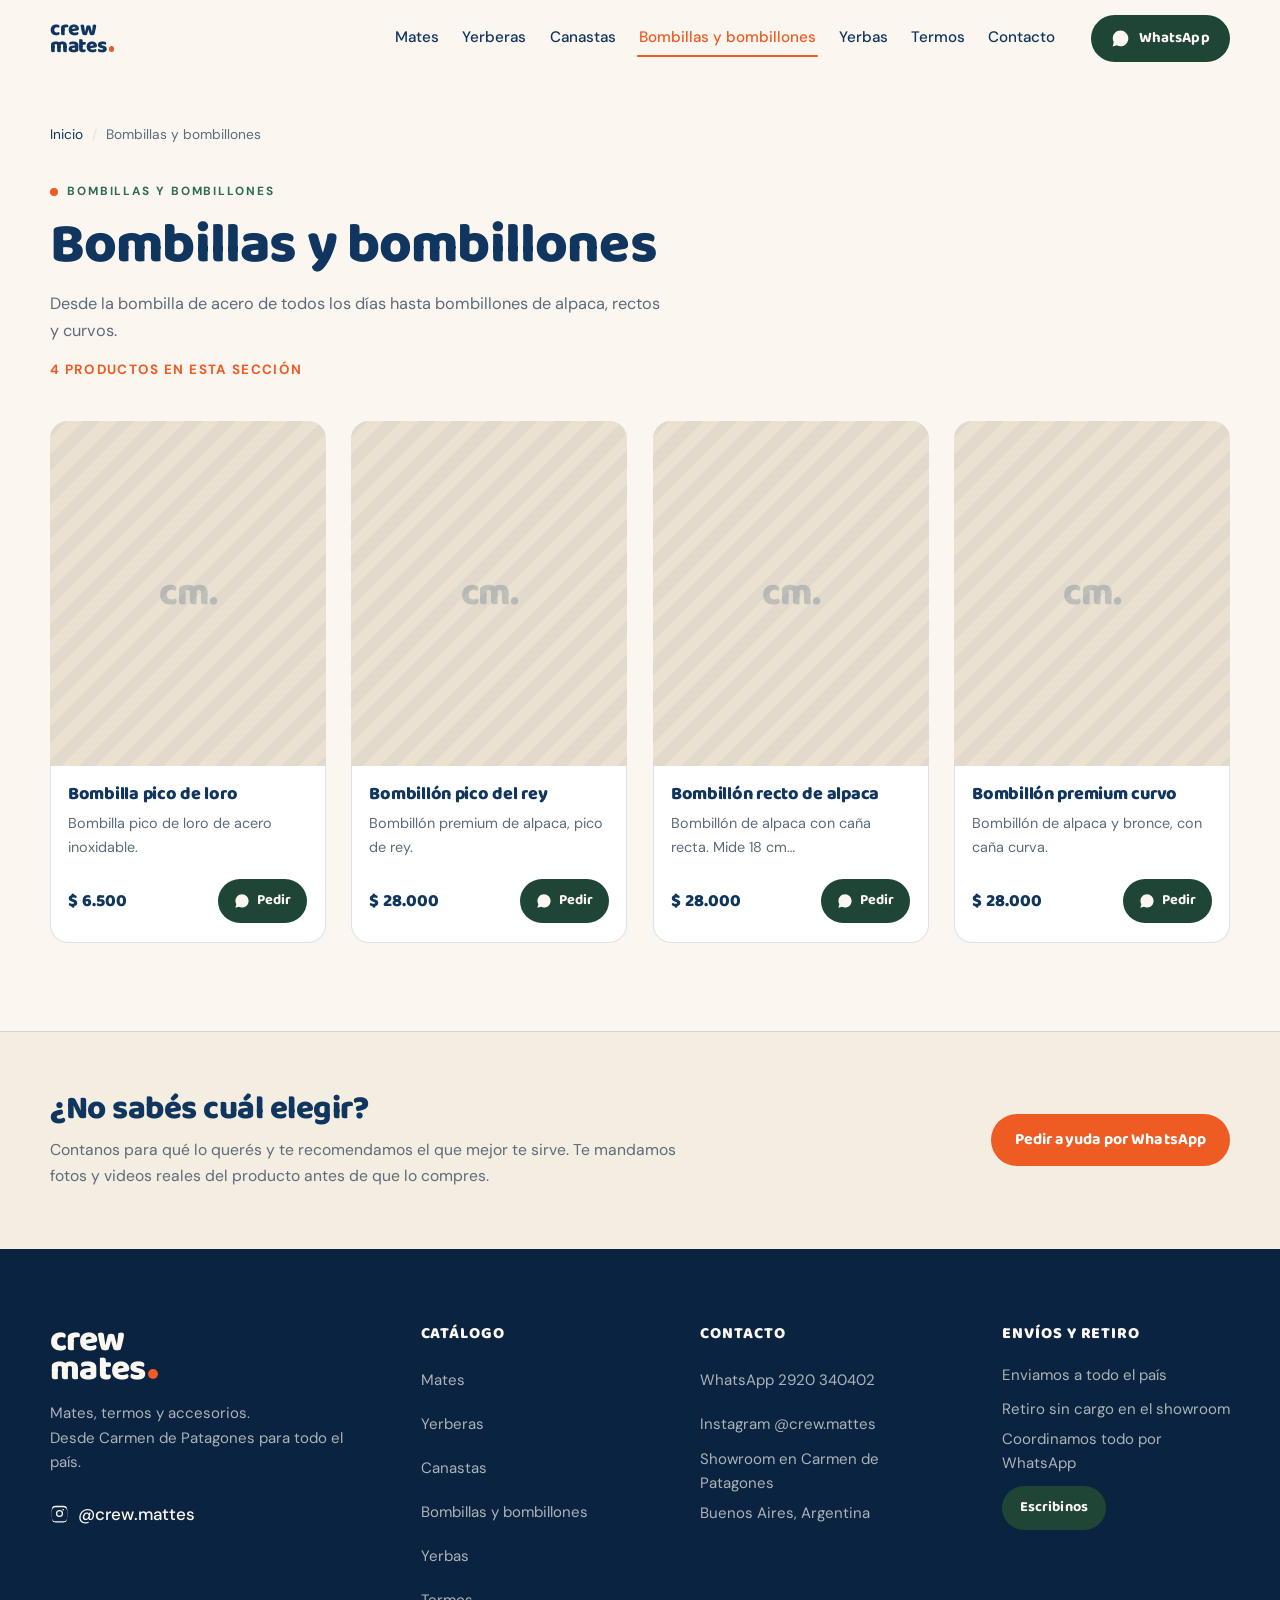
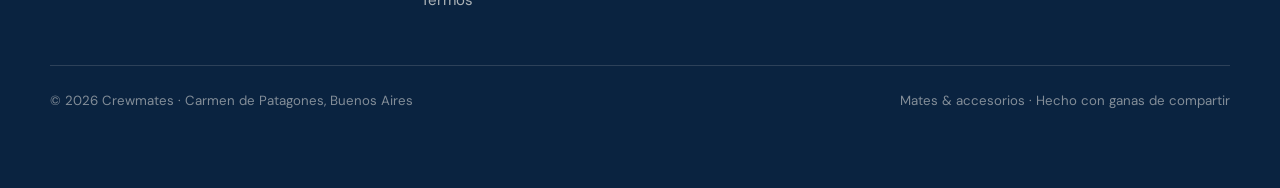
==== commit 417b24ca: "Cargar los bombillones y la bombilla reales, con precios Reemplazan a los cuatro productos de ejempl" ====
--- a/bombillas.html
+++ b/bombillas.html
@@ -16,7 +16,7 @@
 <link rel="icon" href="assets/img/favicon.svg" type="image/svg+xml">
 
 <!-- Nuestra hoja de estilos va primero y con ?v= para forzar recarga cuando cambia -->
-<link rel="stylesheet" href="assets/css/styles.css?v=3">
+<link rel="stylesheet" href="assets/css/styles.css?v=5">
 
 <!-- Las tipografías se cargan aparte: si tardan o fallan, el sitio igual se ve bien -->
 <link rel="preconnect" href="https://fonts.googleapis.com">
--- a/assets/css/styles.css
+++ b/assets/css/styles.css
@@ -559,6 +559,14 @@
   text-decoration-color:transparent;
   transition:text-decoration-color .18s ease, color .18s ease;
 }
+.migas a{ position:relative; }
+.migas a::after{
+  content:"";
+  position:absolute;
+  left:-4px; right:-4px;          /* 8px extra: entra en el espacio entre links */
+  top:50%; transform:translateY(-50%);
+  height:44px;                    /* zona tocable completa, sin cambiar el alto de la fila */
+}
 .migas a:hover{ color:var(--orange); text-decoration-color:var(--orange); }
 .migas span[aria-hidden]{ color:var(--cream-3); }
 .migas [aria-current]{ color:var(--muted); }
@@ -784,6 +792,7 @@
 
 .card__wa{
   --btn-bg:var(--green); --btn-fg:var(--cream);
+  min-height:44px;
   padding:9px 16px; font-size:.9rem; gap:7px;
   flex:none;
 }
@@ -805,6 +814,63 @@
   color:var(--navy);
   margin-bottom:6px;
 }
+
+/* ============================ CLIENTES ============================ */
+
+.clientes{
+  background:var(--cream-2);
+  padding:clamp(58px, 7vw, 92px) 0;
+  scroll-margin-top:var(--header-h);
+}
+
+.testis{
+  display:grid;
+  grid-template-columns:repeat(auto-fit, minmax(260px, 1fr));
+  gap:clamp(16px, 2vw, 24px);
+}
+
+.testi{
+  display:flex; flex-direction:column;
+  margin:0;
+  padding:0 0 20px;
+  background:#fff;
+  border-radius:var(--radius);
+  overflow:hidden;
+  box-shadow:inset 0 0 0 1px var(--line);
+}
+.testi__media{
+  aspect-ratio:4 / 5;
+  background:var(--cream-3);
+  overflow:hidden;
+}
+.testi__media img{ width:100%; height:100%; object-fit:cover; }
+
+.testi__texto{
+  position:relative;
+  margin:20px 20px 0;
+  padding-top:26px;
+  font-family:var(--font-display);
+  font-weight:600;
+  font-size:1.12rem;
+  line-height:1.35;
+  color:var(--navy);
+}
+.testi__texto::before{
+  content:"“";
+  position:absolute; top:-8px; left:0;
+  font-family:var(--font-display);
+  font-size:3.2rem;
+  line-height:1;
+  color:var(--orange);
+}
+.testi__autor{
+  margin:10px 20px 0;
+  font-size:.82rem; font-weight:700;
+  letter-spacing:.08em; text-transform:lowercase;
+  color:var(--green-soft);
+}
+
+.clientes__pie{ margin-top:clamp(22px, 3vw, 32px); }
 
 /* ============================ CÓMO COMPRAR ============================ */
 
@@ -1145,6 +1211,27 @@
 
 @media (max-width: 620px){
   .eyebrow{ font-size:.71rem; letter-spacing:.11em; }
+
+  /* Los testimonios se pasan con el dedo en vez de apilarse a lo largo */
+  .testis{
+    display:flex;
+    gap:14px;
+    overflow-x:auto;
+    scroll-snap-type:x mandatory;
+    -webkit-overflow-scrolling:touch;
+    scrollbar-width:none;
+    /* se sale del margen para que se vea que hay más al costado */
+    margin-inline:calc(var(--gutter) * -1);
+    padding-inline:var(--gutter);
+    padding-bottom:4px;
+  }
+  .testis::-webkit-scrollbar{ display:none; }
+  .testi{
+    flex:0 0 78%;
+    scroll-snap-align:start;
+  }
+  .testi__texto{ font-size:1.05rem; }
+  .clientes__pie .btn{ width:100%; }
   .ayuda__inner .btn{ width:100%; }
   .subs{ grid-template-columns:1fr; }
   .menu__grid{ grid-template-columns:1fr; }
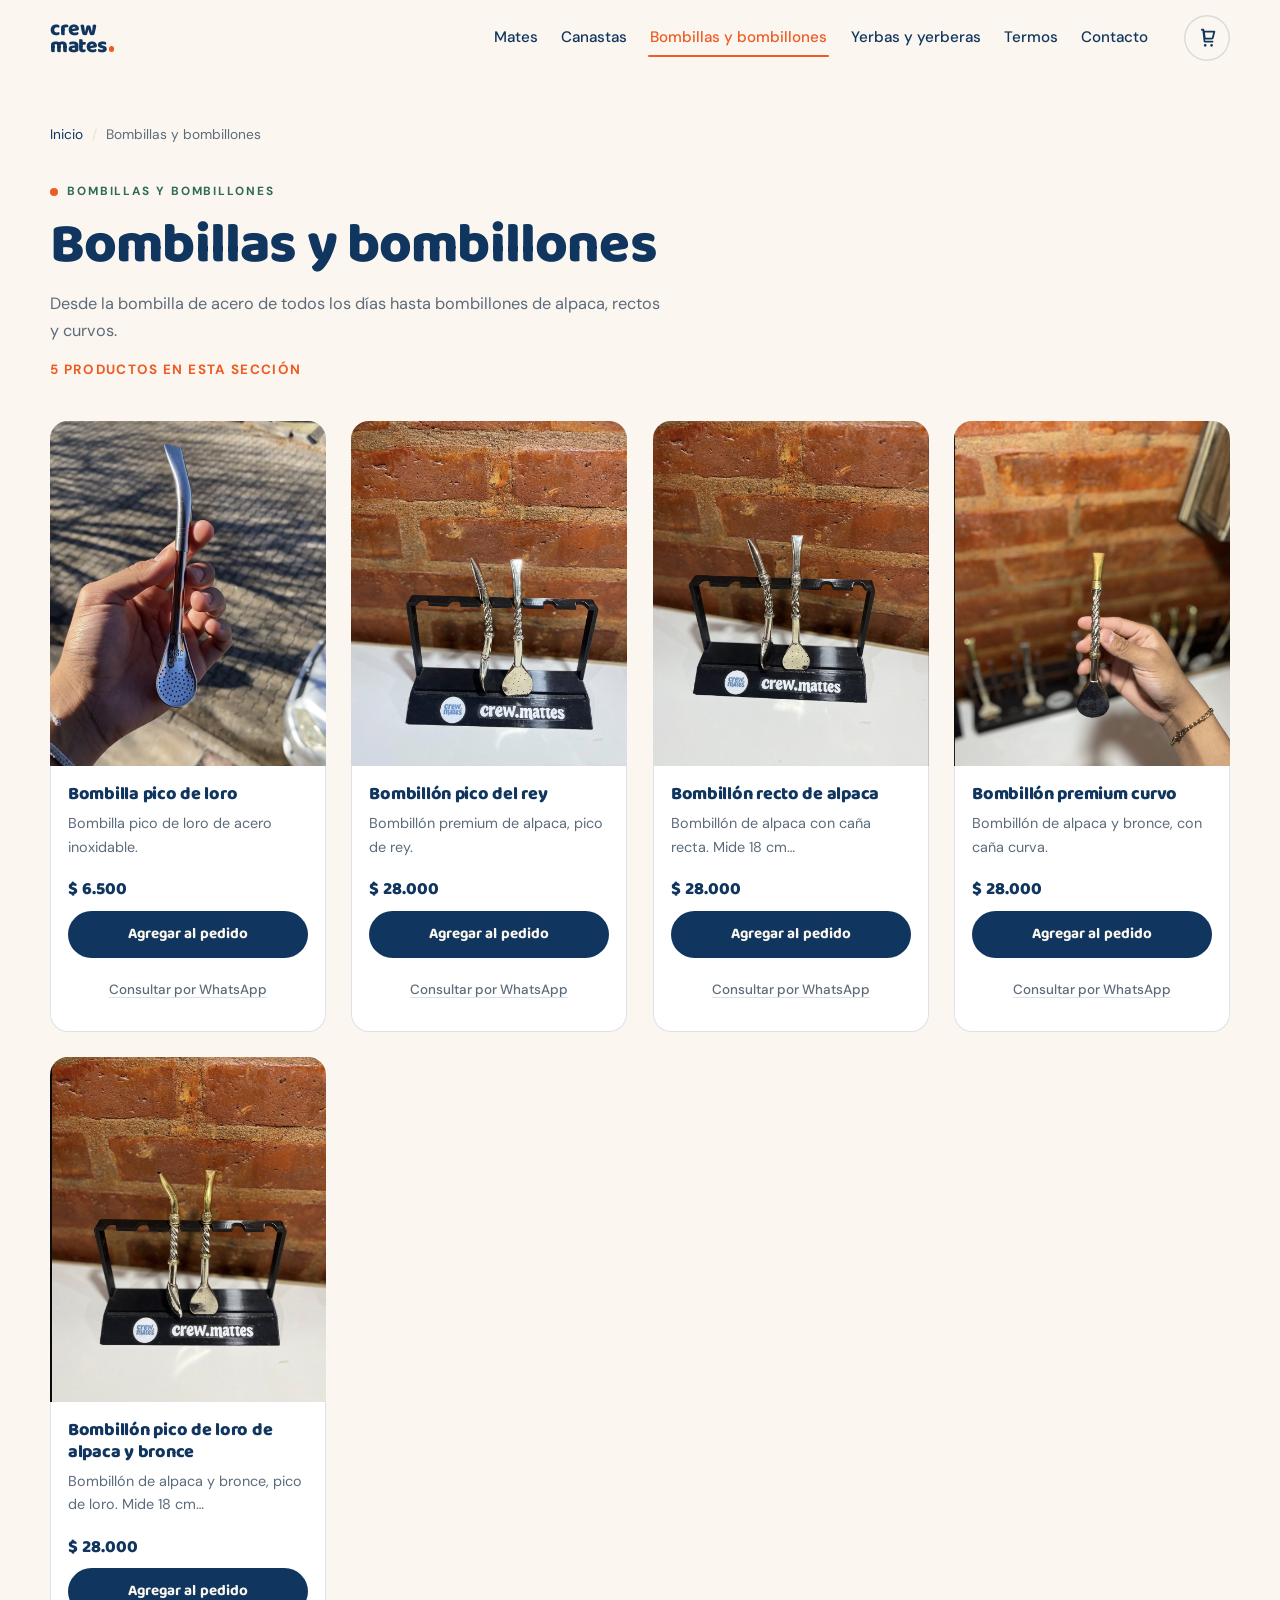
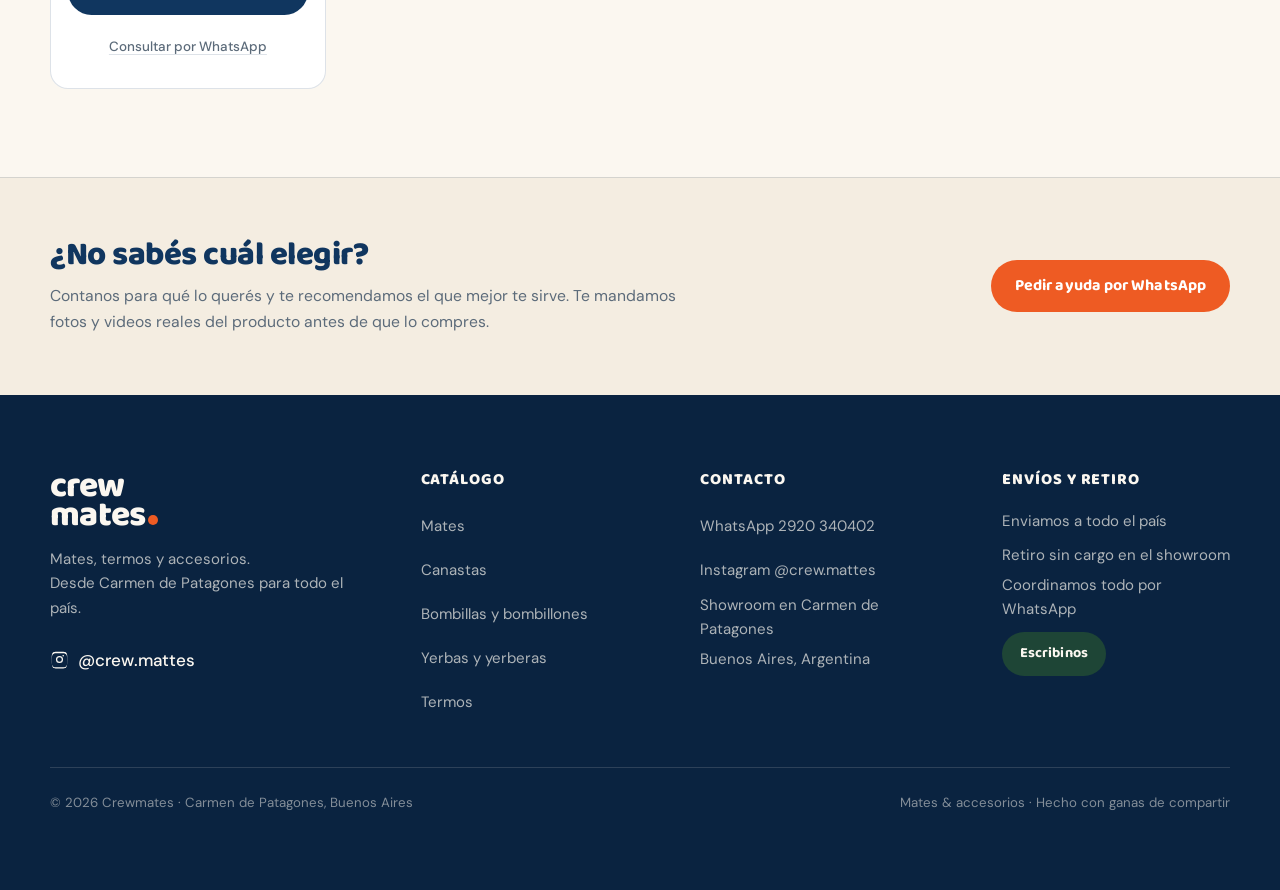
==== commit b721f5f4: "Reordenar el inicio y sumar carrito de pedidos por WhatsApp Tomando como guía marfed.shop, se reorde" ====
--- a/bombillas.html
+++ b/bombillas.html
@@ -16,7 +16,7 @@
 <link rel="icon" href="assets/img/favicon.svg" type="image/svg+xml">
 
 <!-- Nuestra hoja de estilos va primero y con ?v= para forzar recarga cuando cambia -->
-<link rel="stylesheet" href="assets/css/styles.css?v=5">
+<link rel="stylesheet" href="assets/css/styles.css?v=6">
 
 <!-- Las tipografías se cargan aparte: si tardan o fallan, el sitio igual se ve bien -->
 <link rel="preconnect" href="https://fonts.googleapis.com">
--- a/assets/css/styles.css
+++ b/assets/css/styles.css
@@ -455,89 +455,79 @@
 
 .cat{
   position:relative;
-  display:flex; align-items:flex-start; gap:16px;
-  padding:24px 24px;
+  display:flex; flex-direction:column;
   border-radius:var(--radius);
   background:#fff;
+  overflow:hidden;
   box-shadow:inset 0 0 0 1px var(--line), var(--shadow-sm);
-  overflow:hidden;
-  transition:transform .2s ease, box-shadow .2s ease, background-color .2s ease;
-}
-.cat::before{
-  content:"";
-  position:absolute; left:0; top:0; bottom:0;
-  width:4px;
-  background:var(--orange);
-  transform:scaleY(0); transform-origin:bottom;
-  transition:transform .24s ease;
+  transition:transform .2s ease, box-shadow .2s ease;
 }
 .cat:hover{
   transform:translateY(-3px);
   box-shadow:inset 0 0 0 1px transparent, var(--shadow-md);
-  background:var(--navy);
-}
-.cat:hover::before{ transform:scaleY(1); }
-.cat:hover .cat__name,
-.cat:hover .cat__arrow{ color:var(--cream); }
-.cat:hover .cat__desc{ color:rgba(251,247,240,.7); }
-.cat:hover .cat__idx{ color:var(--orange-soft); }
-
-.cat__idx{
-  font-family:var(--font-display);
-  font-weight:800; font-size:.86rem;
+}
+
+.cat__media{
+  position:relative;
+  aspect-ratio:3 / 2;
+  background:var(--cream-3);
+  overflow:hidden;
+}
+.cat__media img{
+  width:100%; height:100%;
+  object-fit:cover;
+  transition:transform .5s cubic-bezier(.2,.7,.3,1);
+}
+.cat:hover .cat__media img{ transform:scale(1.04); }
+.cat__media.is-empty{
+  display:grid; place-items:center;
+  background:linear-gradient(135deg, var(--navy) 0%, var(--navy-deep) 100%);
+}
+.cat__media.is-empty img{ display:none; }
+.cat__media.is-empty::after{
+  content:"cm.";
+  font-family:var(--font-display);
+  font-weight:800; font-size:2.6rem;
+  color:rgba(251,247,240,.18);
+}
+
+/* Cuántos productos tiene, sobre la foto */
+.cat__meta{
+  position:absolute; top:12px; left:12px;
+  padding:6px 12px;
+  border-radius:999px;
+  background:rgba(10,35,64,.82);
+  color:var(--cream);
+  font-size:.72rem; font-weight:700;
+  letter-spacing:.08em; text-transform:uppercase;
+  backdrop-filter:blur(4px);
+}
+
+.cat__body{
+  display:flex; flex-direction:column;
+  gap:4px;
+  padding:18px 20px 20px;
+  flex:1 1 auto;
+}
+.cat__name{
+  font-family:var(--font-display);
+  font-weight:700; font-size:1.3rem;
+  line-height:1.15;
+  color:var(--navy);
+}
+.cat__desc{
+  font-size:.92rem;
+  color:var(--muted);
+}
+.cat__ver{
+  display:inline-flex; align-items:center; gap:7px;
+  margin-top:12px;
+  font-family:var(--font-display);
+  font-weight:700; font-size:.95rem;
   color:var(--orange);
-  flex:none;
-  padding-top:5px;
-  transition:color .2s ease;
-}
-.cat__body{ display:block; flex:1 1 auto; min-width:0; }
-.cat__name{
-  display:block;
-  font-family:var(--font-display);
-  font-weight:700; font-size:1.22rem;
-  color:var(--navy);
-  line-height:1.2;
-  transition:color .2s ease;
-}
-.cat__desc{
-  display:block;
-  margin-top:3px;
-  font-size:.87rem;
-  color:var(--muted);
-  transition:color .2s ease;
-}
-.cat__meta{
-  display:block;
-  margin-top:10px;
-  font-size:.76rem; font-weight:700;
-  letter-spacing:.08em; text-transform:uppercase;
-  color:var(--muted);
-  transition:color .2s ease;
-}
-.cat:hover .cat__meta{ color:rgba(251,247,240,.6); }
-
-.cat__arrow{
-  font-size:1.15rem;
-  color:var(--navy);
-  flex:none;
-  align-self:center;
-  transition:color .2s ease, transform .2s ease;
-}
-.cat:hover .cat__arrow{ transform:translateX(4px); }
-
-/* ============================ SECCIONES DE PRODUCTO ============================ */
-
-.sec{
-  padding:clamp(58px, 7vw, 96px) 0;
-  scroll-margin-top:calc(var(--header-h) + 8px);
-}
-.sec--alt{ background:var(--cream-2); }
-
-.sec-head--row{
-  display:flex; flex-wrap:wrap; align-items:flex-end; justify-content:space-between;
-  gap:20px;
-  margin-bottom:26px;
-}
+}
+.cat__ver i{ font-style:normal; transition:transform .2s ease; }
+.cat:hover .cat__ver i{ transform:translateX(4px); }
 
 /* ============================ PÁGINA DE SECCIÓN ============================ */
 
@@ -790,13 +780,28 @@
   white-space:nowrap;
 }
 
-.card__wa{
-  --btn-bg:var(--green); --btn-fg:var(--cream);
+.card__foot{ flex-direction:column; align-items:stretch; gap:10px; }
+
+.card__add{
+  --btn-bg:var(--navy); --btn-fg:var(--cream);
+  width:100%;
+  min-height:46px;
+  padding:11px 16px; font-size:.95rem;
+}
+.card__add.is-ok{ --btn-bg:var(--green); }
+
+.card__consulta{
+  display:flex; align-items:center; justify-content:center;
+  text-align:center;
   min-height:44px;
-  padding:9px 16px; font-size:.9rem; gap:7px;
-  flex:none;
-}
-.card__wa .ico{ width:16px; height:16px; }
+  font-size:.84rem; font-weight:500;
+  color:var(--muted);
+  text-decoration:underline;
+  text-underline-offset:3px;
+  text-decoration-color:var(--line);
+  cursor:pointer;
+}
+.card__consulta:hover{ color:var(--navy); text-decoration-color:var(--orange); }
 
 /* Estado vacío de una sección */
 .empty{
@@ -871,6 +876,228 @@
 }
 
 .clientes__pie{ margin-top:clamp(22px, 3vw, 32px); }
+
+
+/* ============================ CARRITO ============================ */
+
+.cartbtn{
+  position:relative;
+  flex:none;
+  width:46px; height:46px;
+  border-radius:50%;
+  display:grid; place-items:center;
+  color:var(--navy);
+  box-shadow:inset 0 0 0 1.5px var(--line);
+  transition:background-color .18s ease, box-shadow .18s ease;
+}
+.cartbtn:hover{ background:rgba(16,54,95,.06); box-shadow:inset 0 0 0 1.5px var(--navy); }
+.cartbtn svg{ width:22px; height:22px; fill:currentColor; }
+.cartbtn__n[hidden]{ display:none; }
+.cartbtn__n{
+  position:absolute; top:-3px; right:-3px;
+  min-width:21px; height:21px;
+  padding:0 6px;
+  border-radius:999px;
+  display:grid; place-items:center;
+  background:var(--orange);
+  color:#fff;
+  font-family:var(--font-display);
+  font-weight:800; font-size:.74rem;
+  box-shadow:0 0 0 2px var(--cream);
+}
+
+/* Panel lateral */
+.cart{ position:fixed; inset:0; z-index:130; }
+.cart[hidden]{ display:none; }
+.cart__backdrop{
+  position:absolute; inset:0;
+  background:rgba(10,35,64,.62);
+  backdrop-filter:blur(3px);
+  animation:fade .25s ease;
+}
+.cart__panel{
+  position:absolute; top:0; right:0; bottom:0;
+  width:min(100%, 440px);
+  display:flex; flex-direction:column;
+  background:var(--cream);
+  box-shadow:var(--shadow-lg);
+  animation:deslizar .28s cubic-bezier(.2,.8,.3,1);
+}
+@keyframes deslizar{ from{ transform:translateX(100%) } }
+
+.cart__head{
+  display:flex; align-items:center; justify-content:space-between;
+  gap:12px;
+  padding:20px var(--gutter);
+  border-bottom:1px solid var(--line);
+  flex:none;
+}
+.cart__title{ font-size:1.4rem; }
+.cart__close{
+  width:44px; height:44px;
+  border-radius:50%;
+  display:grid; place-items:center;
+  font-size:1.7rem; line-height:1;
+  color:var(--navy);
+}
+.cart__close:hover{ background:var(--orange); color:#fff; }
+
+.cart__body{
+  flex:1 1 auto;
+  overflow-y:auto;
+  padding:16px var(--gutter);
+  -webkit-overflow-scrolling:touch;
+}
+
+.cart__vacio{
+  padding:40px 0;
+  text-align:center;
+  color:var(--muted);
+}
+.cart__vacio p{ margin:0 0 8px; }
+.cart__vacio strong{ color:var(--navy); font-family:var(--font-display); font-size:1.1rem; }
+.cart__vacio .btn{ margin-top:16px; }
+
+/* Cada línea del pedido */
+.citem{
+  position:relative;
+  display:flex; gap:14px;
+  padding:14px 0;
+  border-bottom:1px solid var(--line);
+}
+.citem__media{
+  flex:none;
+  width:74px; aspect-ratio:4/5;
+  border-radius:12px;
+  overflow:hidden;
+  background:var(--cream-3);
+}
+.citem__media img{ width:100%; height:100%; object-fit:cover; }
+.citem__body{ flex:1 1 auto; min-width:0; padding-right:28px; }
+.citem__nombre{
+  font-size:1rem; line-height:1.2;
+  margin-bottom:4px;
+}
+.citem__precio{
+  margin:0 0 10px;
+  font-family:var(--font-display);
+  font-weight:800; font-size:1.02rem;
+  color:var(--orange);
+}
+.citem__cant{
+  display:inline-flex; align-items:center;
+  border-radius:999px;
+  box-shadow:inset 0 0 0 1.5px var(--line);
+  overflow:hidden;
+}
+.citem__cant button{
+  width:40px; height:40px;
+  display:grid; place-items:center;
+  font-size:1.2rem; font-weight:700;
+  color:var(--navy);
+}
+.citem__cant button:hover{ background:rgba(16,54,95,.07); }
+.citem__cant span{
+  min-width:34px;
+  text-align:center;
+  font-family:var(--font-display);
+  font-weight:700;
+}
+.citem__quitar{
+  position:absolute; top:14px; right:0;
+  width:32px; height:32px;
+  border-radius:50%;
+  display:grid; place-items:center;
+  font-size:1.3rem; line-height:1;
+  color:var(--muted);
+}
+.citem__quitar:hover{ background:rgba(238,91,35,.12); color:var(--orange); }
+
+.cart__foot{
+  flex:none;
+  padding:18px var(--gutter) 22px;
+  border-top:1px solid var(--line);
+  background:var(--cream-2);
+}
+
+/* Cómo lo recibe */
+.entrega{ border:0; padding:0; margin:0 0 16px; }
+.entrega__tit{
+  padding:0; margin-bottom:10px;
+  font-size:.76rem; font-weight:700;
+  letter-spacing:.12em; text-transform:uppercase;
+  color:var(--green-soft);
+}
+.entrega__op{
+  display:flex; align-items:center; gap:10px;
+  min-height:52px;
+  padding:10px 14px;
+  margin-bottom:8px;
+  border-radius:14px;
+  background:#fff;
+  box-shadow:inset 0 0 0 1.5px var(--line);
+  cursor:pointer;
+  transition:box-shadow .18s ease;
+}
+.entrega__op:has(input:checked){ box-shadow:inset 0 0 0 2px var(--navy); }
+.entrega__op input{ accent-color:var(--navy); width:18px; height:18px; flex:none; }
+.entrega__nombre{ flex:1 1 auto; font-size:.94rem; font-weight:500; }
+.entrega__precio{
+  flex:none;
+  font-family:var(--font-display);
+  font-weight:700; font-size:.9rem;
+  color:var(--muted);
+}
+.entrega__precio--gratis{ color:var(--green-soft); }
+
+.cart__total{
+  display:flex; align-items:baseline; gap:10px;
+  padding:14px 0;
+  border-top:1px solid var(--line);
+  margin-bottom:14px;
+}
+.cart__total span{
+  font-size:.8rem; font-weight:700;
+  letter-spacing:.12em; text-transform:uppercase;
+  color:var(--muted);
+}
+.cart__total strong{
+  margin-left:auto;
+  font-family:var(--font-display);
+  font-weight:800; font-size:1.5rem;
+  color:var(--navy);
+}
+.cart__total small{
+  width:100%;
+  font-size:.8rem;
+  color:var(--muted);
+}
+
+.cart__cta{ width:100%; min-height:52px; font-size:1.05rem; }
+.cart__nota{
+  margin:12px 0 0;
+  font-size:.8rem; line-height:1.5;
+  color:var(--muted);
+  text-align:center;
+}
+.cart__vaciar{
+  display:block;
+  width:100%;
+  min-height:44px;
+  margin-top:6px;
+  font-size:.85rem;
+  color:var(--muted);
+  text-decoration:underline;
+  text-underline-offset:3px;
+}
+.cart__vaciar:hover{ color:var(--orange); }
+
+/* ============================ RECOMENDADOS ============================ */
+
+.recos{
+  padding:clamp(20px, 3vw, 36px) 0 clamp(58px, 7vw, 92px);
+  scroll-margin-top:var(--header-h);
+}
 
 /* ============================ CÓMO COMPRAR ============================ */
 
@@ -1182,8 +1409,10 @@
   .drop li:first-child{ border-bottom:0; padding-bottom:0; margin-bottom:0; }
   .drop a{ min-height:44px; padding:10px 8px; font-size:.98rem; }
 
-  .burger{ display:flex; margin-left:auto; }
+  .burger{ display:flex; }
   .header__cta{ display:none; }
+  .nav{ margin-left:0; }
+  .cartbtn{ margin-left:auto; width:44px; height:44px; }
 
   /* En mobile primero el mensaje, después la foto */
   .hero__inner{ grid-template-columns:1fr; }
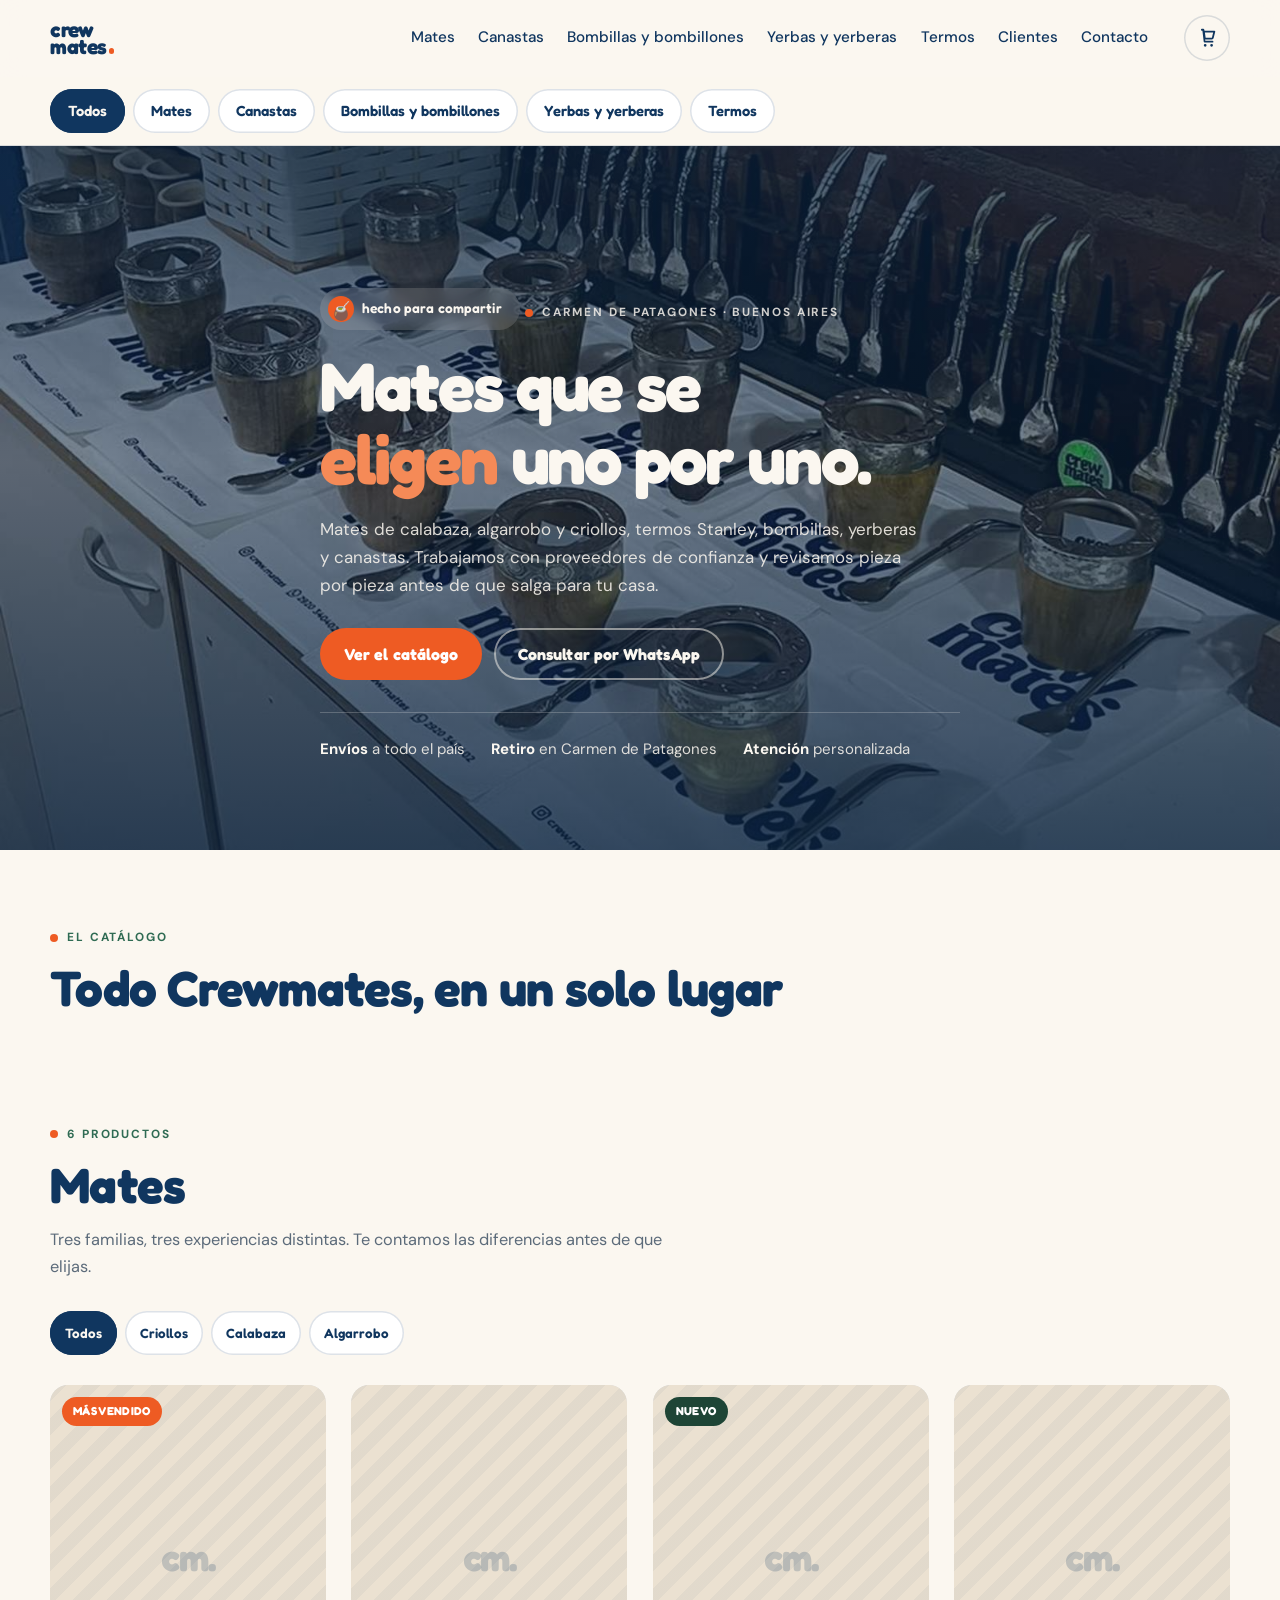
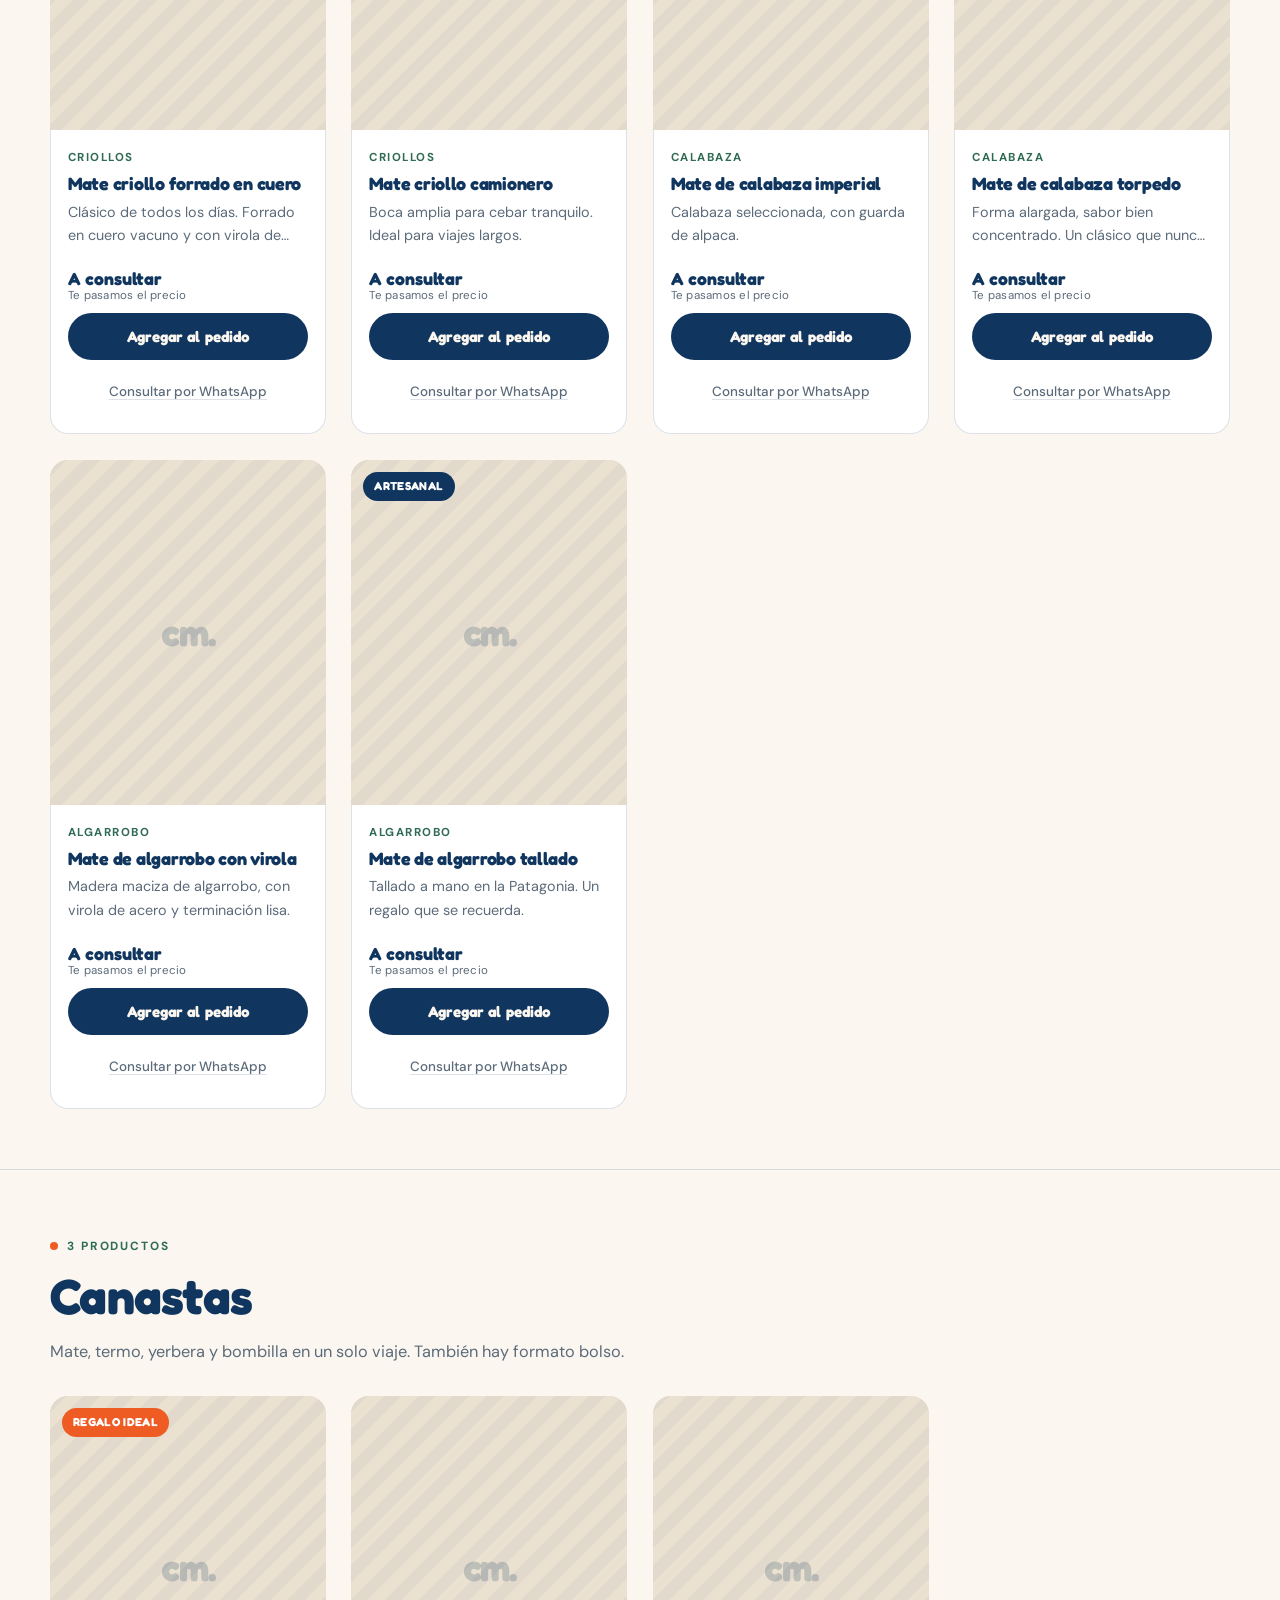
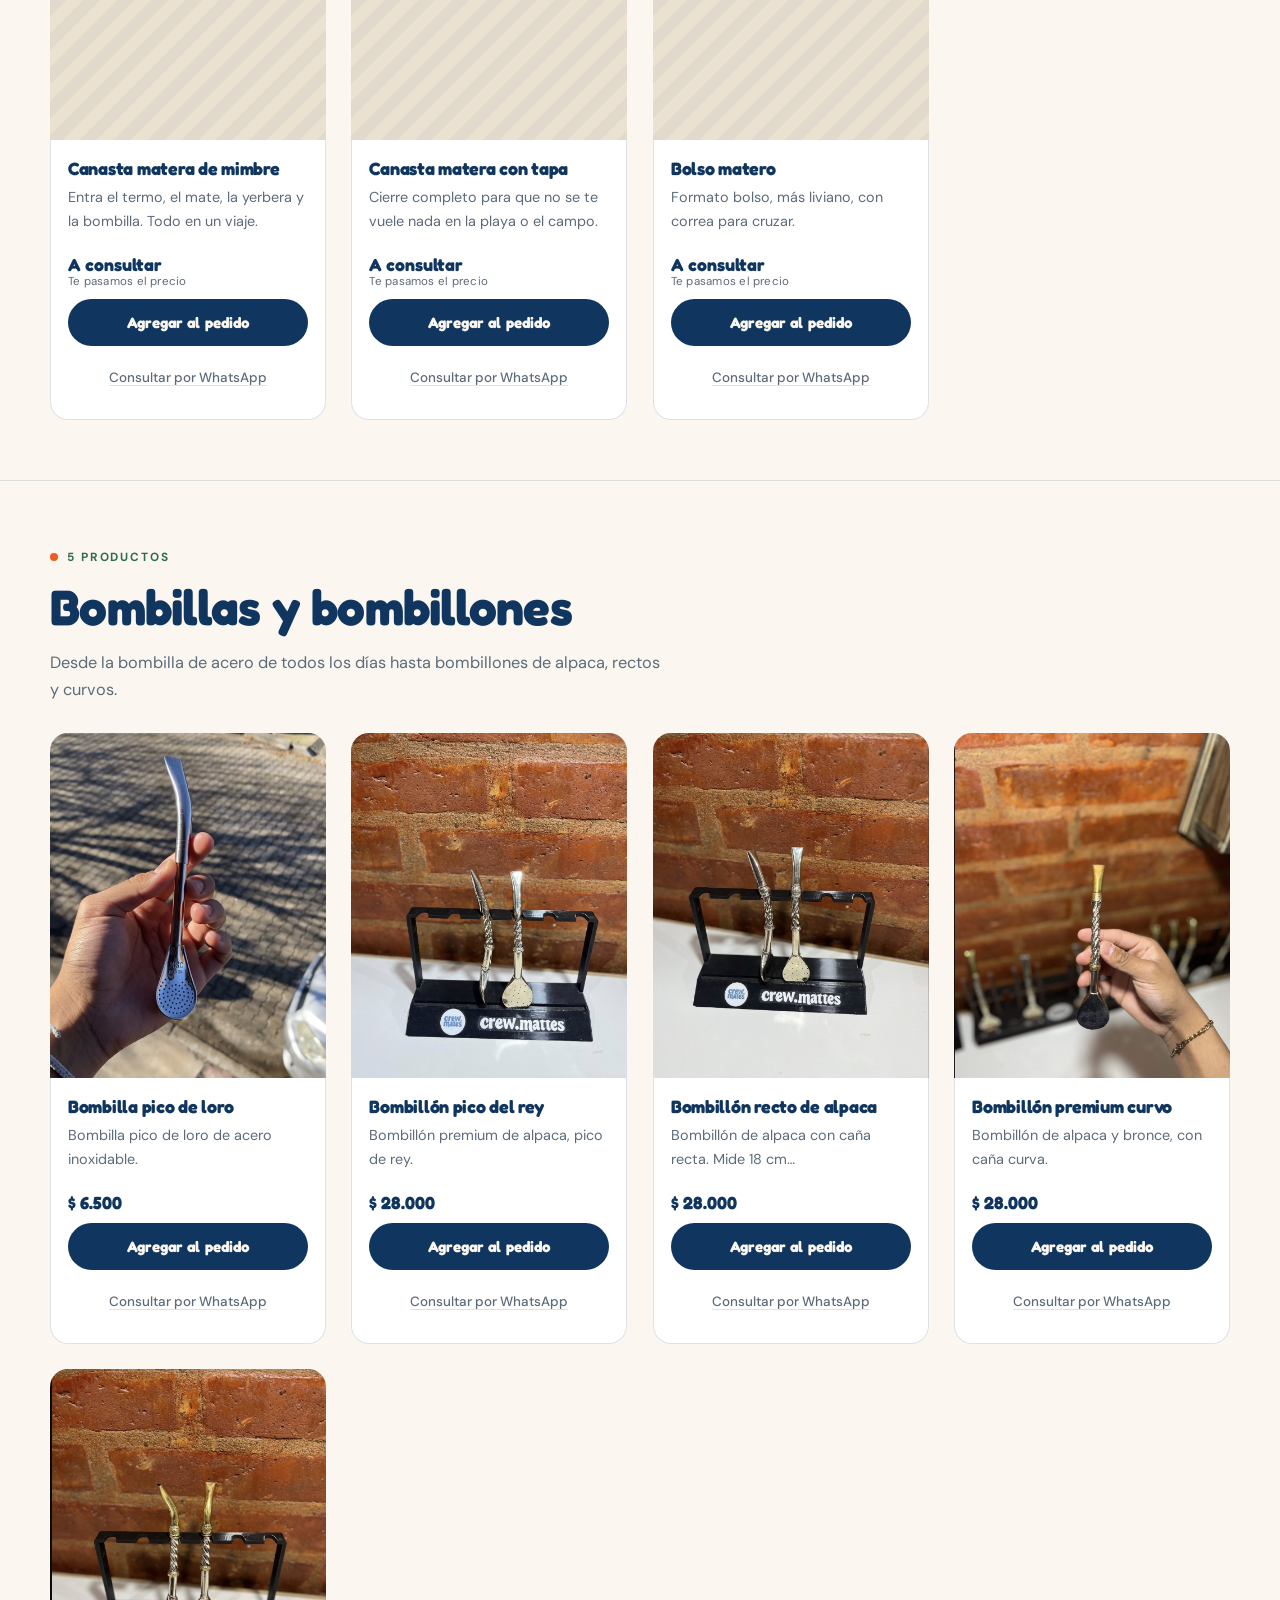
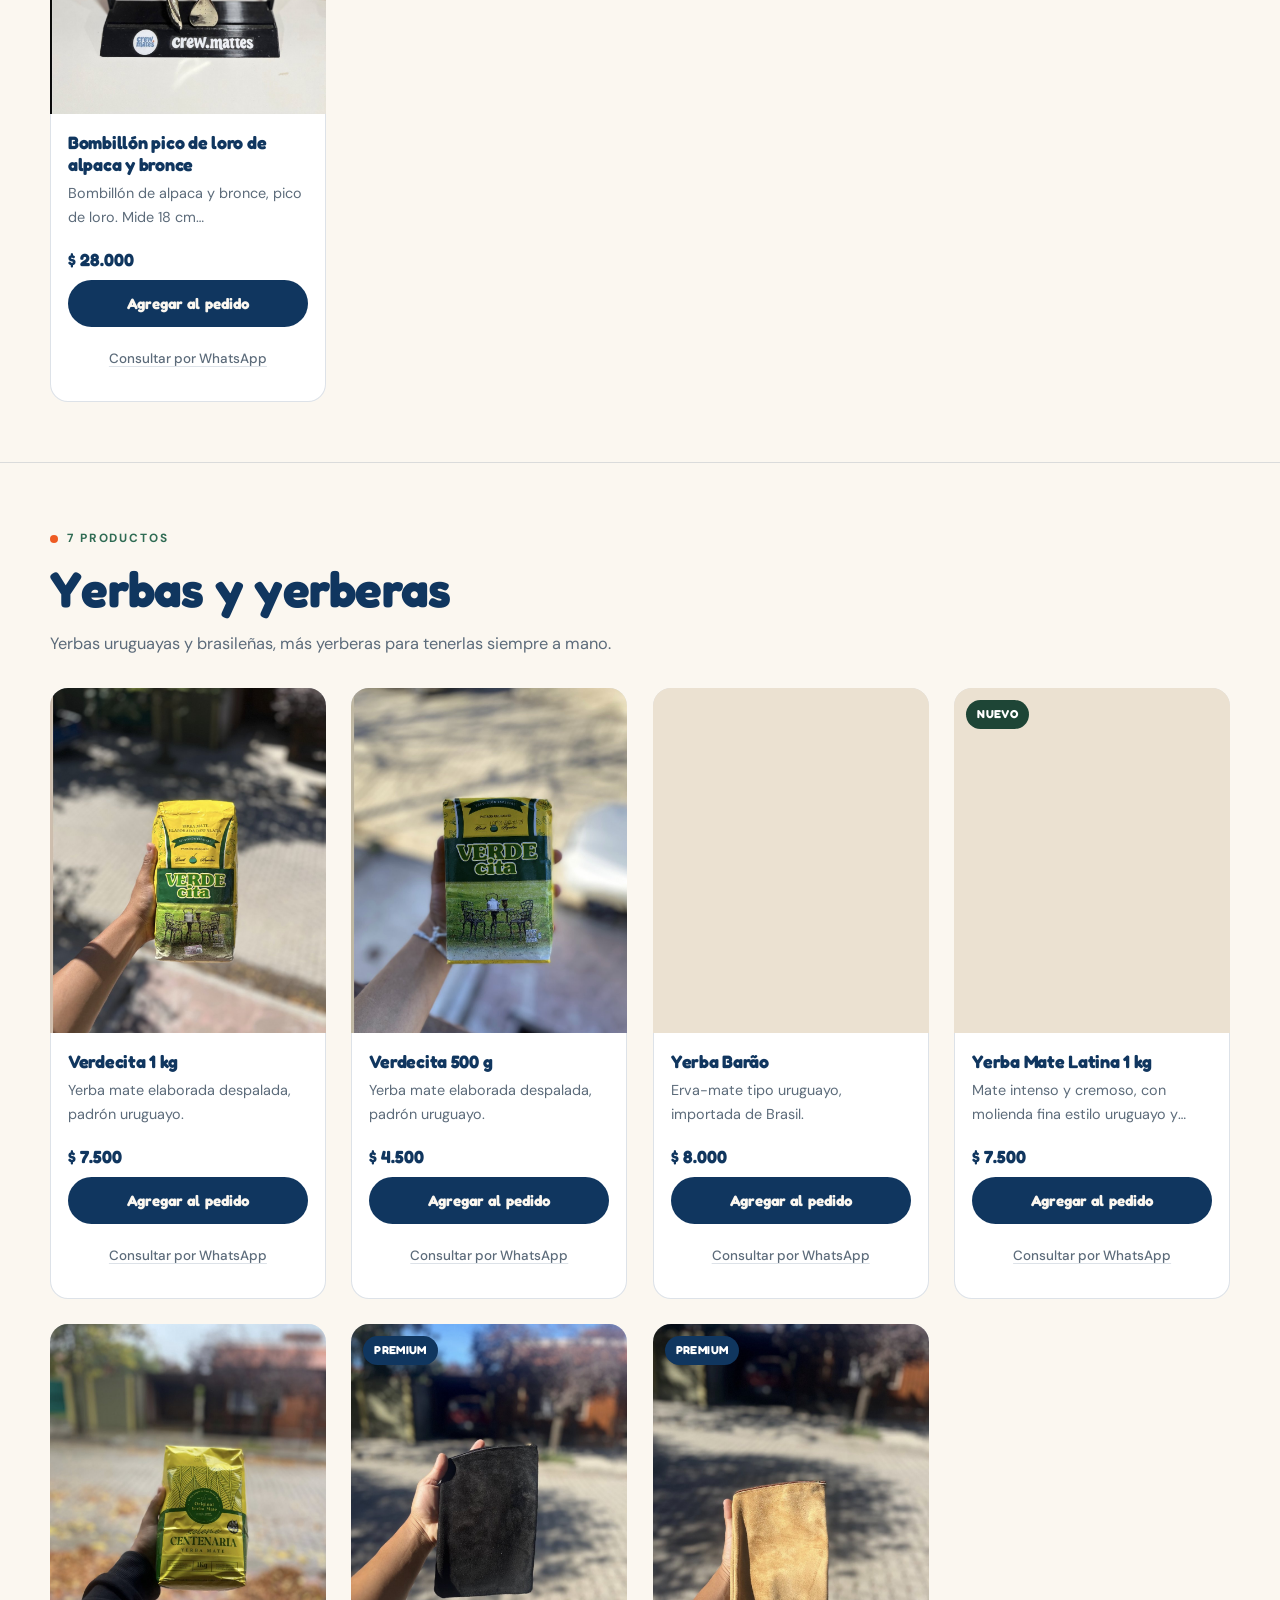
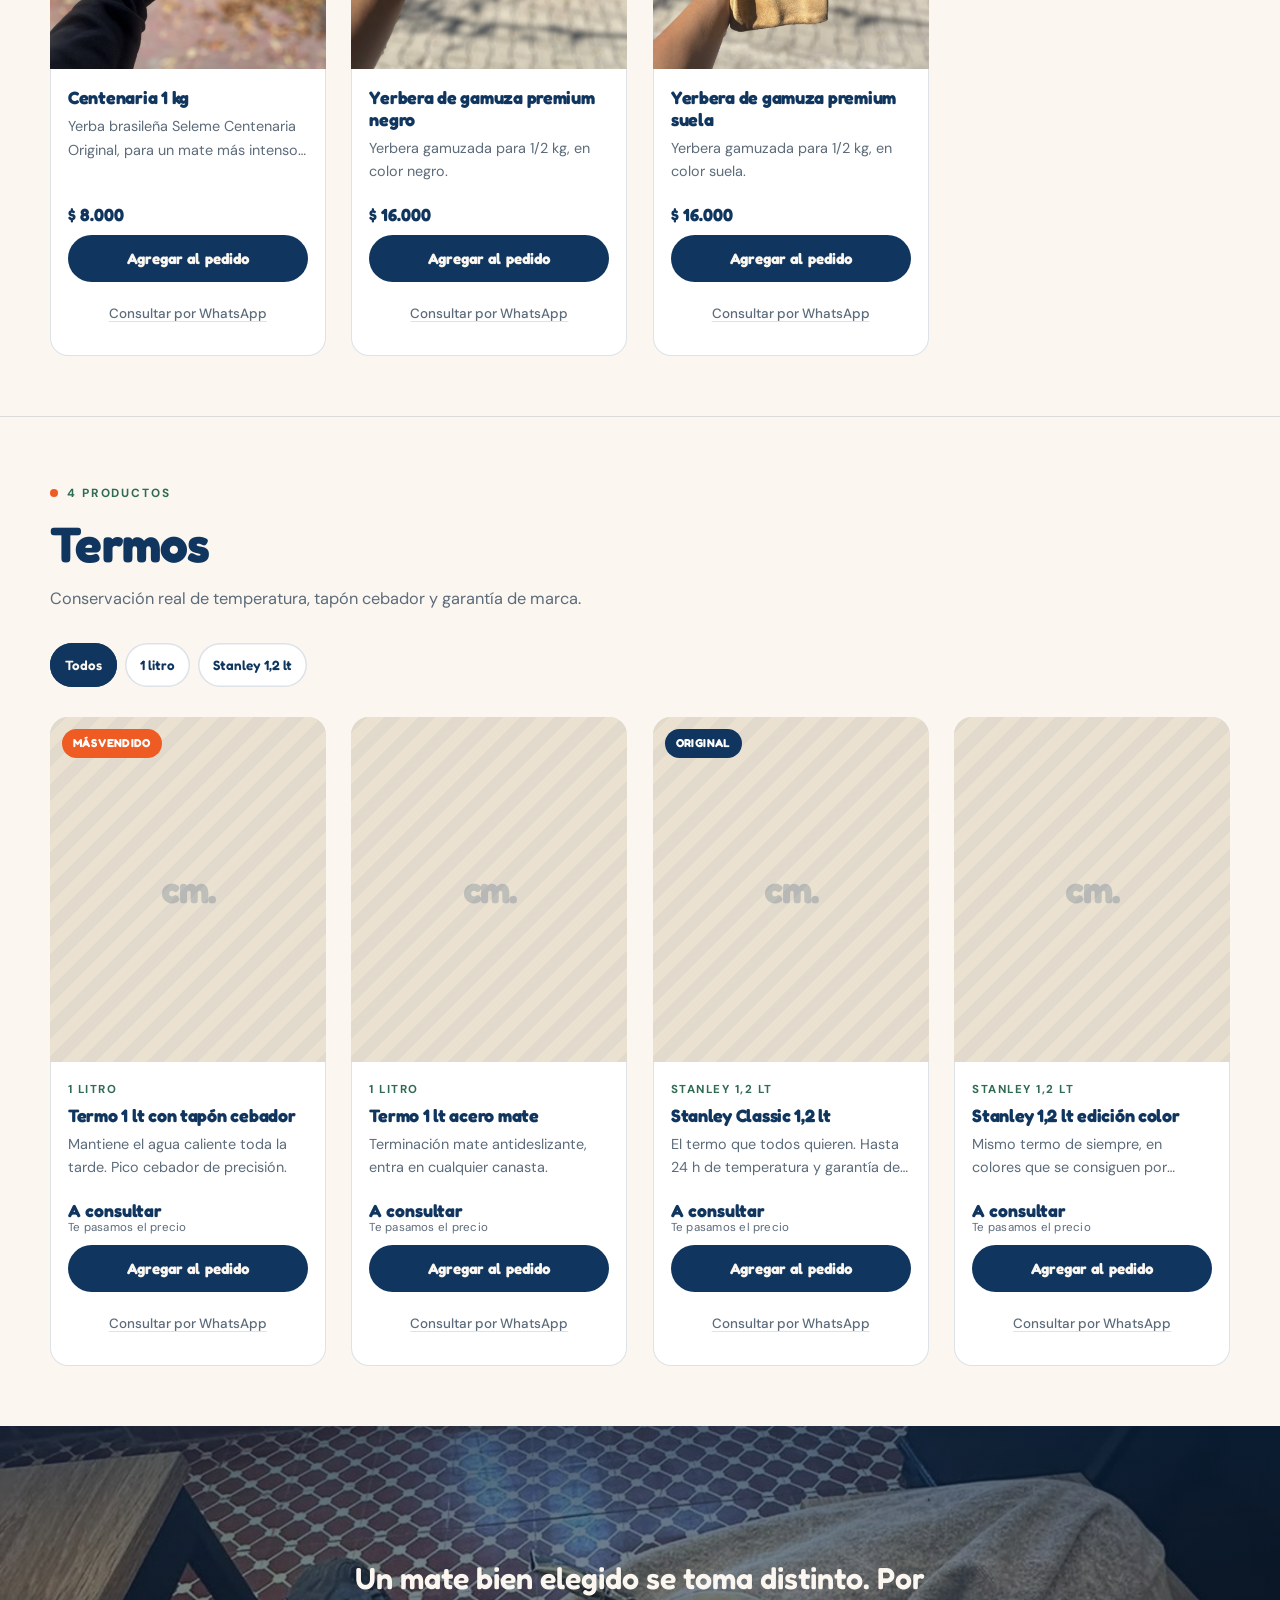
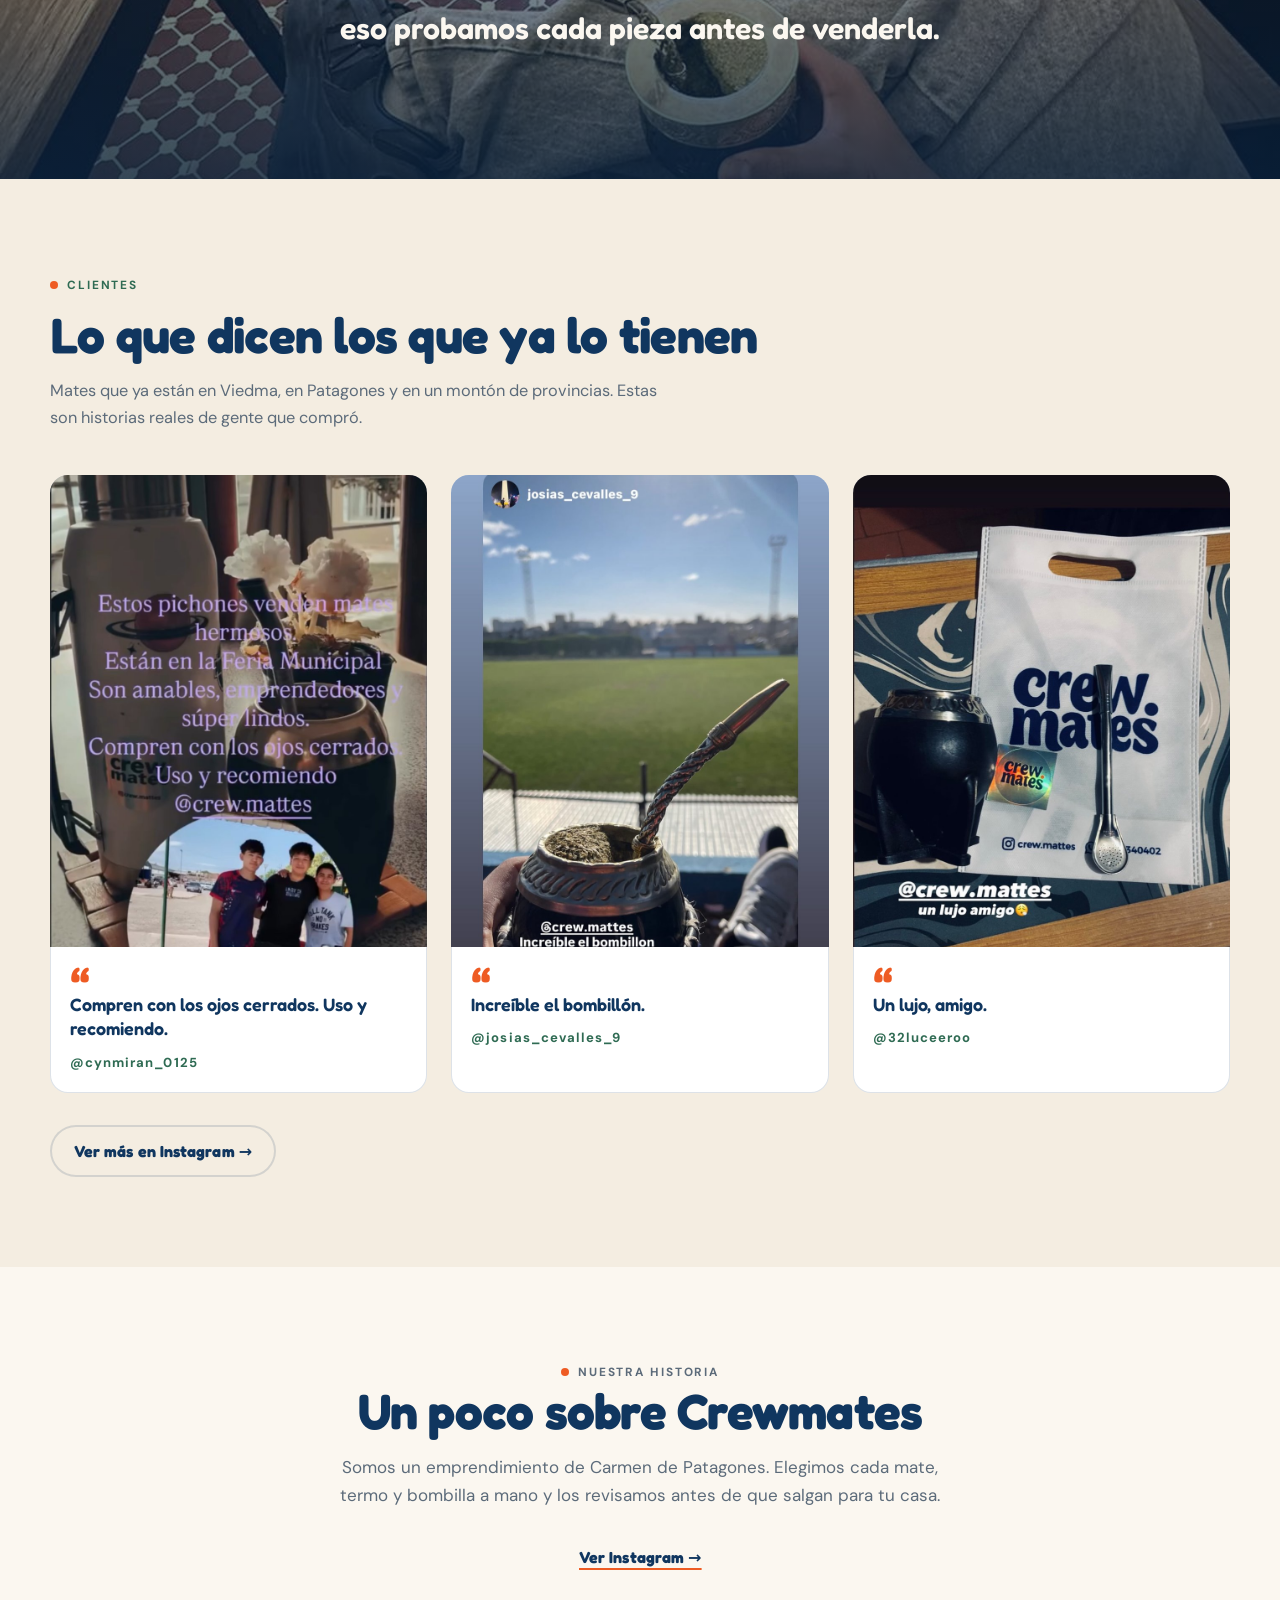
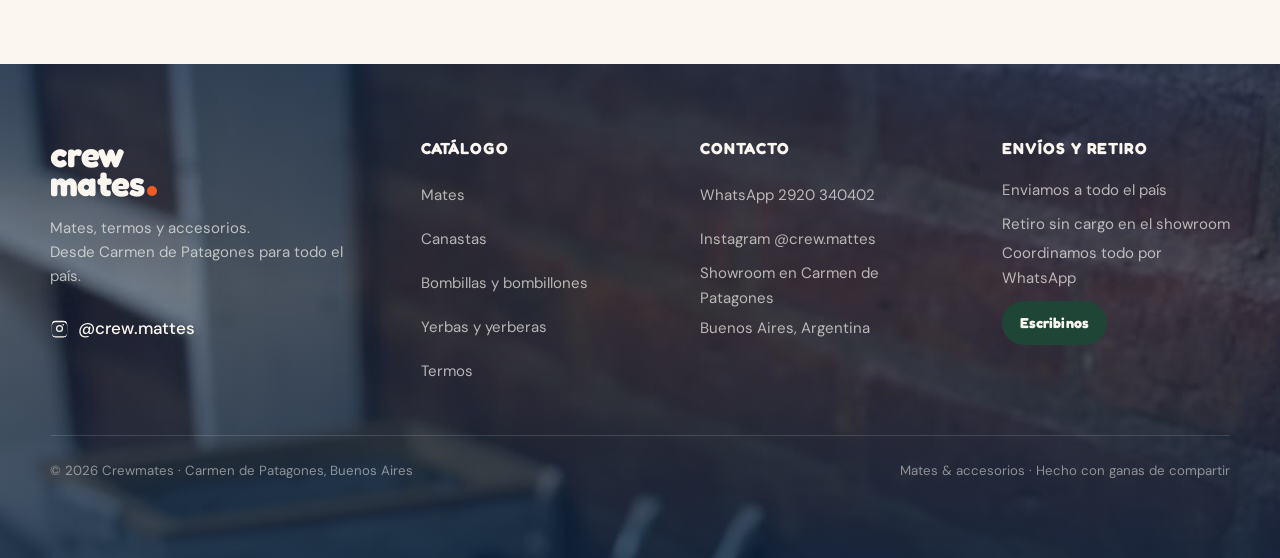
==== commit 90aa750f: "Pasar el catálogo a una sola página con filtros y agregar checkout con transferencia - index.html pa" ====
--- a/bombillas.html
+++ b/bombillas.html
@@ -4,37 +4,12 @@
 <meta charset="utf-8">
 <meta name="viewport" content="width=device-width, initial-scale=1">
 <title>Bombillas y bombillones | Crewmates</title>
-<meta name="description" content="Todas desarmables para limpiar por dentro, que es lo que de verdad hace la diferencia. Envíos a todo el país y showroom en Carmen de Patagones, Buenos Aires.">
-<meta name="theme-color" content="#10365F">
-
-<meta property="og:type" content="website">
-<meta property="og:title" content="Bombillas y bombillones | Crewmates">
-<meta property="og:description" content="Todas desarmables para limpiar por dentro, que es lo que de verdad hace la diferencia. Envíos a todo el país y showroom en Carmen de Patagones, Buenos Aires.">
-<meta property="og:locale" content="es_AR">
-<meta property="og:image" content="assets/img/og.jpg">
-
-<link rel="icon" href="assets/img/favicon.svg" type="image/svg+xml">
-
-<!-- Nuestra hoja de estilos va primero y con ?v= para forzar recarga cuando cambia -->
-<link rel="stylesheet" href="assets/css/styles.css?v=6">
-
-<!-- Las tipografías se cargan aparte: si tardan o fallan, el sitio igual se ve bien -->
-<link rel="preconnect" href="https://fonts.googleapis.com">
-<link rel="preconnect" href="https://fonts.gstatic.com" crossorigin>
-<link rel="stylesheet" href="https://fonts.googleapis.com/css2?family=Baloo+2:wght@500;600;700;800&family=DM+Sans:opsz,wght@9..40,400;9..40,500;9..40,700&display=swap" media="print" onload="this.media='all'">
-<noscript><link rel="stylesheet" href="https://fonts.googleapis.com/css2?family=Baloo+2:wght@500;600;700;800&family=DM+Sans:opsz,wght@9..40,400;9..40,500;9..40,700&display=swap"></noscript>
+<meta http-equiv="refresh" content="0; url=index.html#cat-bombillas">
+<link rel="canonical" href="index.html#cat-bombillas">
+<script>location.replace("index.html#cat-bombillas");</script>
 </head>
-<body data-pagina="bombillas">
-
-<a class="skip-link" href="#productos">Ir a los productos</a>
-
-<div data-header></div>
-
-<main id="productos" data-catalogo></main>
-
-<div data-footer></div>
-
-<script src="assets/js/products.js"></script>
-<script src="assets/js/site.js"></script>
+<body>
+<p>Esta sección ahora vive en el catálogo único de Crewmates.
+Si no fuiste redirigido, <a href="index.html#cat-bombillas">tocá acá</a>.</p>
 </body>
 </html>
